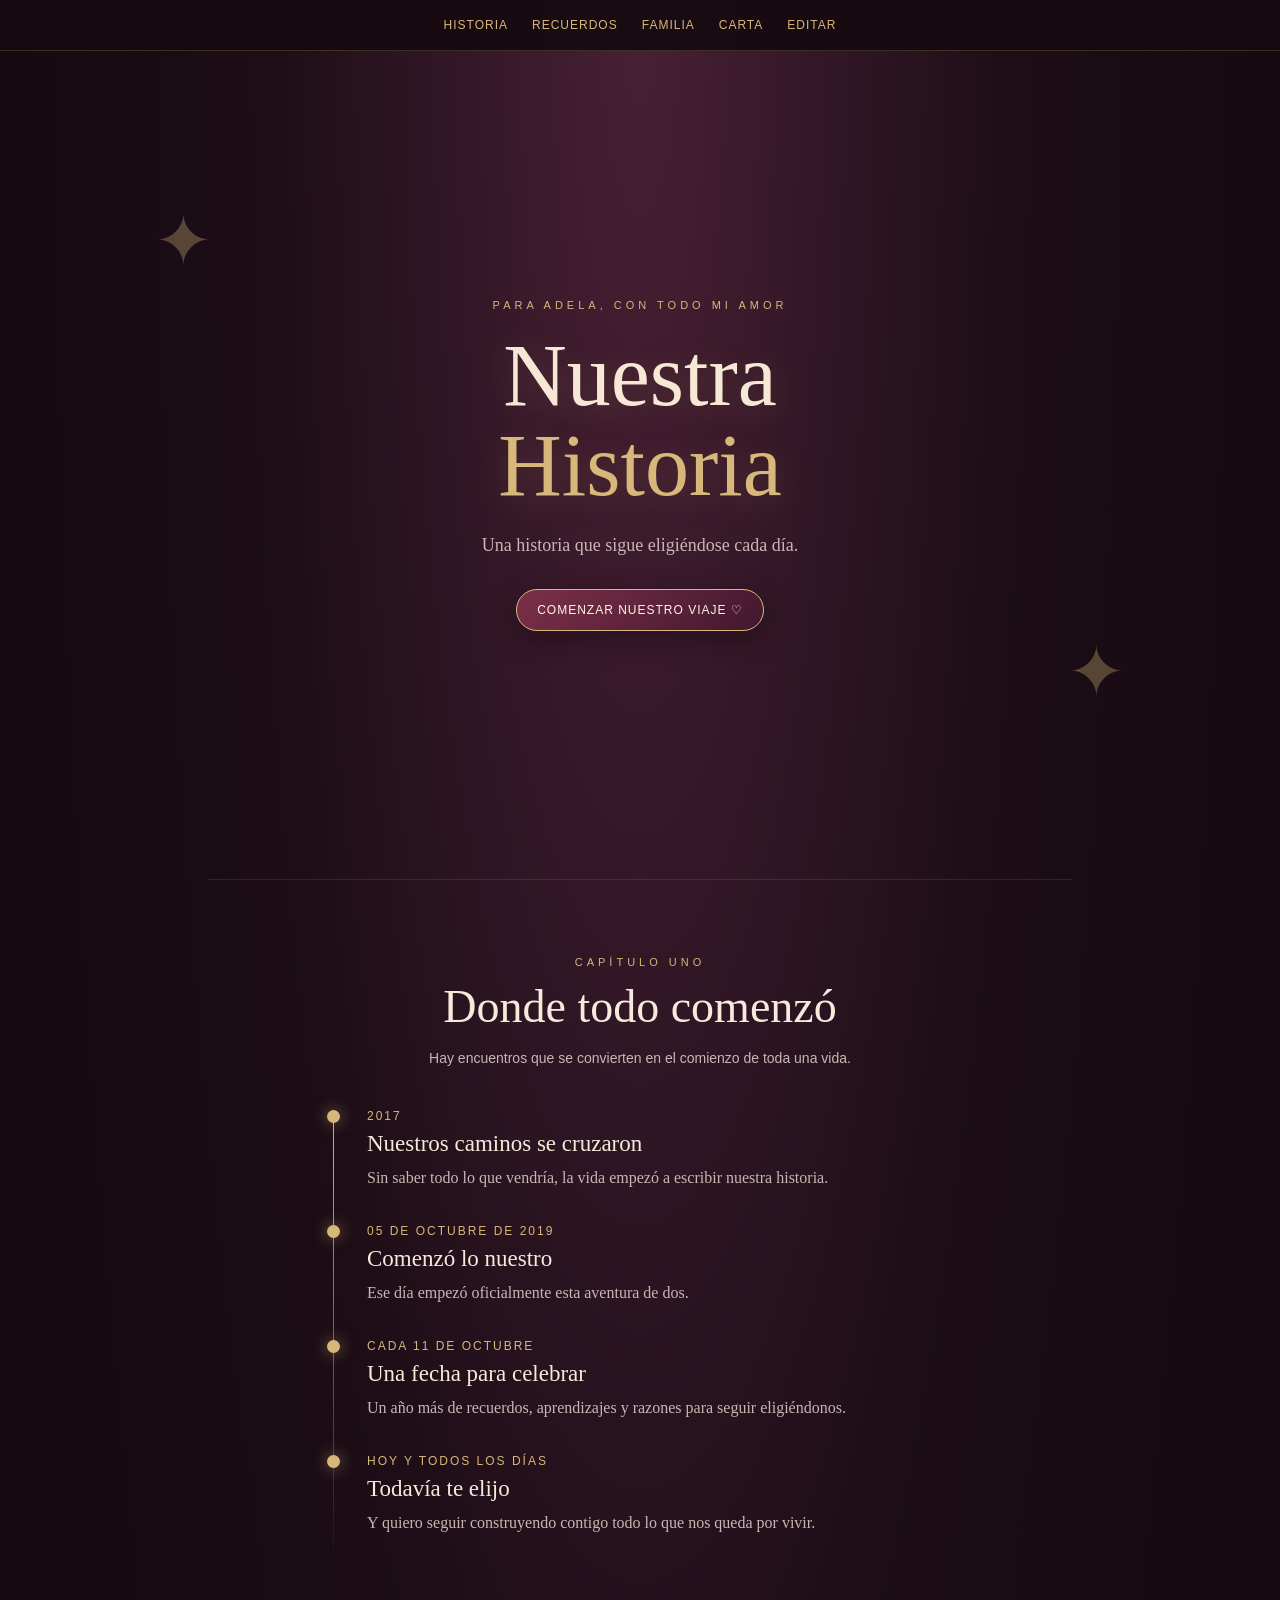
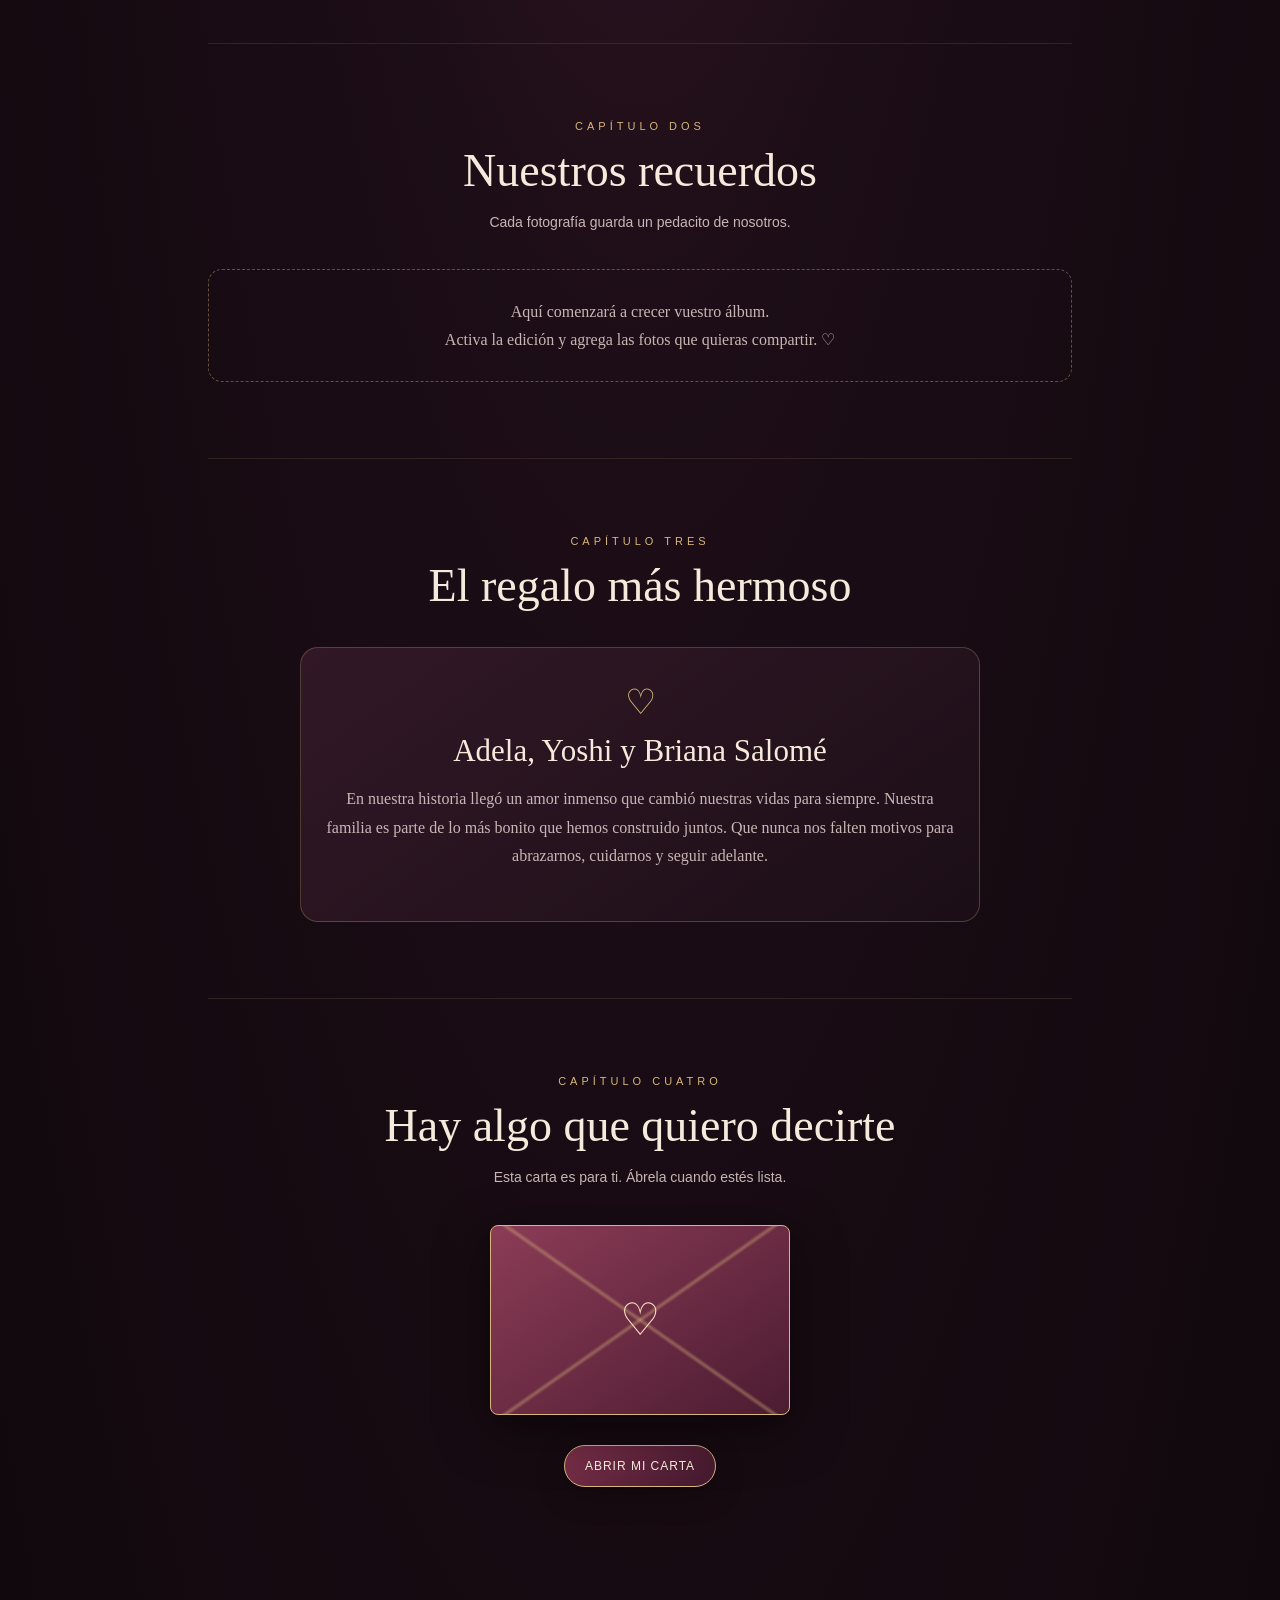
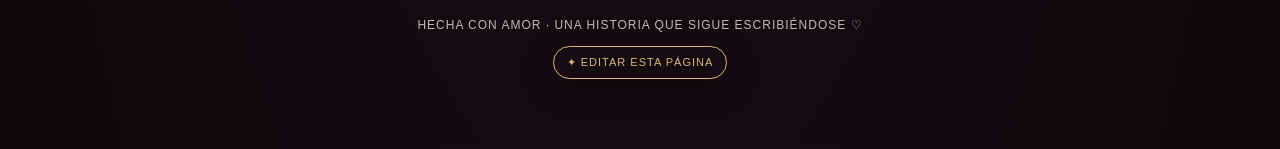
==== nuestra-historia/index.html @ 6f2b9a88 "Add Nuestra Historia page for Adela and Yoshi" ====
<!DOCTYPE html>
<html lang="es">
<head>
<meta charset="UTF-8">
<meta name="viewport" content="width=device-width, initial-scale=1.0">
<meta name="theme-color" content="#210d17">
<title>Nuestra Historia | Adela & Yoshi</title>
<style>
:root{--bg:#160b11;--panel:#24121c;--wine:#6d263f;--gold:#d7b77a;--cream:#f5eadb;--muted:#c9b6b4}
*{box-sizing:border-box}html{scroll-behavior:smooth}body{margin:0;background:radial-gradient(ellipse at 50% 0%,#482035 0,#1c0d16 42%,#10080d 100%);color:var(--cream);font-family:Georgia,'Times New Roman',serif}
button,input,textarea,select{font:inherit}button{cursor:pointer}.wrap{max-width:900px;margin:auto;padding:0 18px}
nav{position:sticky;top:0;z-index:5;background:#160b11eF;border-bottom:1px solid #d7b77a33;backdrop-filter:blur(12px);padding:10px 14px;display:flex;justify-content:center;gap:8px;flex-wrap:wrap}
nav a{color:var(--gold);text-decoration:none;font:12px Arial,sans-serif;letter-spacing:1px;padding:8px}
.hero{min-height:92vh;display:grid;place-items:center;text-align:center;padding:70px 18px;position:relative;overflow:hidden}
.hero:before,.hero:after{content:"✦";position:absolute;color:#d7b77a55;font-size:70px;animation:float 6s ease-in-out infinite}.hero:before{top:18%;left:12%}.hero:after{bottom:20%;right:12%;animation-delay:2s}
@keyframes float{50%{transform:translateY(-16px) rotate(18deg);opacity:.45}}
.eyebrow{font:11px Arial,sans-serif;letter-spacing:4px;text-transform:uppercase;color:var(--gold)}
h1{font-size:clamp(46px,10vw,88px);font-weight:normal;line-height:1.02;margin:20px 0;color:#f6e8d5;text-shadow:0 5px 35px #d7b77a33}
.hero p{color:var(--muted);font-size:18px;max-width:560px;line-height:1.7;margin:0 auto 28px}
.gold{color:var(--gold)}.btn{border:1px solid var(--gold);background:linear-gradient(135deg,#7c304a,#42182d);color:#fff4e5;padding:13px 20px;border-radius:30px;letter-spacing:1px;font:12px Arial,sans-serif;box-shadow:0 8px 30px #0005}.btn.secondary{background:transparent;color:var(--gold)}.btn.small{padding:9px 13px;font-size:11px}
section{padding:76px 0;border-top:1px solid #d7b77a22}.section-head{text-align:center;margin-bottom:35px}.section-head h2{font-size:clamp(30px,6vw,46px);font-weight:normal;margin:12px 0}.section-head p{color:var(--muted);font:14px Arial,sans-serif;line-height:1.7}
.timeline{max-width:650px;margin:auto;position:relative}.timeline:before{content:"";position:absolute;left:18px;top:5px;bottom:5px;width:1px;background:linear-gradient(var(--gold),transparent)}
.event{position:relative;padding:0 0 30px 52px}.event:before{content:"";position:absolute;left:12px;top:4px;width:13px;height:13px;border-radius:50%;background:var(--gold);box-shadow:0 0 15px #d7b77a99}.event strong{color:var(--gold);font:12px Arial,sans-serif;letter-spacing:2px}.event h3{font-size:23px;font-weight:normal;margin:7px 0}.event p{color:var(--muted);line-height:1.7;margin:0}
.gallery{display:grid;grid-template-columns:repeat(2,minmax(0,1fr));gap:14px}.photo{background:#24121c;border:1px solid #d7b77a33;border-radius:12px;overflow:hidden}.photo img{width:100%;aspect-ratio:4/5;object-fit:cover;display:block;background:#311b27}.photo .meta{padding:13px}.photo h3{font-size:18px;font-weight:normal;margin:0 0 6px}.photo p{font:12px Arial,sans-serif;color:var(--muted);margin:0;line-height:1.5}.empty{border:1px dashed #d7b77a66;border-radius:14px;padding:28px;text-align:center;color:var(--muted);line-height:1.7}
.family{max-width:680px;margin:auto;text-align:center;background:linear-gradient(145deg,#321827,#1b0e16);border:1px solid #d7b77a44;padding:34px 24px;border-radius:18px}.family .heart{font-size:35px;color:var(--gold)}.family h3{font-size:31px;font-weight:normal;margin:10px}.family p{color:var(--muted);line-height:1.8}
.letter{max-width:700px;margin:auto;text-align:center}.envelope{width:min(300px,85vw);height:190px;margin:30px auto;position:relative;background:linear-gradient(145deg,#8c3c56,#4c1c32);border:1px solid var(--gold);border-radius:8px;display:grid;place-items:center;box-shadow:0 15px 50px #0008;overflow:hidden}.envelope:before{content:"";position:absolute;inset:0;background:linear-gradient(35deg,transparent 49%,#d7b77a66 50%,transparent 51%),linear-gradient(-35deg,transparent 49%,#d7b77a66 50%,transparent 51%)}.envelope span{z-index:1;font-size:45px;color:#f4dfbf}.letter-content{display:none;text-align:left;background:#f2e5d2;color:#3b2028;padding:clamp(22px,5vw,42px);border-radius:5px;line-height:1.9;box-shadow:0 15px 50px #0007}.letter-content.open{display:block;animation:rise .8s ease}@keyframes rise{from{opacity:0;transform:translateY(18px)}to{opacity:1;transform:none}}.letter-content h3{text-align:center;font-size:30px;font-weight:normal;color:#71334a}.signature{text-align:right;font-style:italic;margin-top:25px}
footer{text-align:center;padding:55px 15px 70px;color:var(--muted);font:12px Arial,sans-serif;letter-spacing:1px}
#editor{display:none;background:#10080d;border:1px solid #d7b77a55;border-radius:14px;padding:18px;margin:24px auto 50px}.field{display:grid;gap:6px;margin:12px 0}.field label{font:11px Arial,sans-serif;letter-spacing:1px;color:var(--gold)}input,textarea,select{width:100%;padding:11px;border-radius:8px;border:1px solid #795064;background:#24121c;color:var(--cream)}textarea{min-height:75px;resize:vertical}.editor-actions{display:flex;gap:8px;flex-wrap:wrap}.hint{font:12px Arial,sans-serif;color:var(--muted);line-height:1.6}
@media(min-width:650px){.gallery{grid-template-columns:repeat(3,minmax(0,1fr))}.photo:nth-child(5n+1){grid-row:span 1}}
@media(max-width:390px){nav{gap:0}nav a{font-size:10px;padding:8px 5px}.gallery{gap:9px}.photo .meta{padding:10px}}
</style>
</head>
<body>
<nav><a href="#historia">HISTORIA</a><a href="#recuerdos">RECUERDOS</a><a href="#familia">FAMILIA</a><a href="#carta">CARTA</a><a href="#editor">EDITAR</a></nav>
<header class="hero">
 <div><div class="eyebrow">Para Adela, con todo mi amor</div><h1>Nuestra<br><span class="gold">Historia</span></h1><p>Una historia que sigue eligiéndose cada día.</p><button class="btn" onclick="document.querySelector('#historia').scrollIntoView({behavior:'smooth'})">COMENZAR NUESTRO VIAJE ♡</button></div>
</header>
<main class="wrap">
<section id="historia"><div class="section-head"><div class="eyebrow">Capítulo uno</div><h2>Donde todo comenzó</h2><p>Hay encuentros que se convierten en el comienzo de toda una vida.</p></div>
<div class="timeline">
 <div class="event"><strong>2017</strong><h3>Nuestros caminos se cruzaron</h3><p>Sin saber todo lo que vendría, la vida empezó a escribir nuestra historia.</p></div>
 <div class="event"><strong>05 DE OCTUBRE DE 2019</strong><h3>Comenzó lo nuestro</h3><p>Ese día empezó oficialmente esta aventura de dos.</p></div>
 <div class="event"><strong>CADA 11 DE OCTUBRE</strong><h3>Una fecha para celebrar</h3><p>Un año más de recuerdos, aprendizajes y razones para seguir eligiéndonos.</p></div>
 <div class="event"><strong>HOY Y TODOS LOS DÍAS</strong><h3>Todavía te elijo</h3><p>Y quiero seguir construyendo contigo todo lo que nos queda por vivir.</p></div>
</div></section>
<section id="recuerdos"><div class="section-head"><div class="eyebrow">Capítulo dos</div><h2>Nuestros recuerdos</h2><p>Cada fotografía guarda un pedacito de nosotros.</p></div><div id="gallery" class="gallery"></div></section>
<section id="familia"><div class="section-head"><div class="eyebrow">Capítulo tres</div><h2>El regalo más hermoso</h2></div><div class="family"><div class="heart">♡</div><h3>Adela, Yoshi y Briana Salomé</h3><p>En nuestra historia llegó un amor inmenso que cambió nuestras vidas para siempre. Nuestra familia es parte de lo más bonito que hemos construido juntos. Que nunca nos falten motivos para abrazarnos, cuidarnos y seguir adelante.</p></div></section>
<section id="carta"><div class="section-head"><div class="eyebrow">Capítulo cuatro</div><h2>Hay algo que quiero decirte</h2><p>Esta carta es para ti. Ábrela cuando estés lista.</p></div><div class="letter"><div class="envelope" id="envelope"><span>♡</span></div><button class="btn" id="openLetter" onclick="openLetter()">ABRIR MI CARTA</button><article class="letter-content" id="letterContent"><h3>Mi Amor</h3>
<p>Quiero que sepas algo que nunca ha cambiado dentro de mí: nunca dejé de enamorarme de ti y nunca dejé de amarte.</p>
<p>Quizás mis maneras de demostrarlo cambiaron con el tiempo. Tal vez no siempre encontré las palabras correctas o no siempre supe expresar todo lo que llevaba dentro. Pero hay algo que jamás cambió: mi alma siempre estuvo contigo.</p>
<p>Te amo porque eres mi vida, porque eres esa persona que quiero a mi lado y porque, incluso después de todo lo que hemos vivido, sigues teniendo la capacidad de enamorarme cada día un poquito más.</p>
<p>Esta pequeña sorpresa es una de las tantas muestras de amor que quiero darte. Quiero que, cuando la veas, recuerdes nuestra historia, cada paso que hemos dado y todo lo hermoso que todavía nos queda por vivir.</p>
<p>Quiero que nunca dudes de mi amor hacia ti. Que nunca olvides que te sigo eligiendo, que sigo soñando contigo y que mi deseo es continuar construyendo nuestra historia, tomados de la mano.</p>
<p>Gracias por compartir tu vida conmigo, por los momentos buenos, por los difíciles y por ese regalo tan hermoso que es nuestra familia. Si pudiera volver al principio, volvería a encontrarte, volvería a elegirte y volvería a enamorarme de ti.</p>
<p><strong>Mi historia favorita siempre será la nuestra.</strong></p>
<p>No quiero prometerte una vida perfecta. Quiero prometerte que seguiré eligiéndote, cuidando lo nuestro y escribiendo contigo cada capítulo que venga.</p>
<div class="signature">Con todo mi amor,<br><strong>Yoshi, tu niño que siempre te amará</strong></div></article></div></section>
<div id="editor"><div class="eyebrow">Tu espacio privado de edición</div><h2 style="font-weight:normal">Personaliza nuestros recuerdos</h2><p class="hint">Agrega fotos desde tu galería, escribe un título y una fecha. Al terminar, pulsa “Guardar y descargar página” para crear un nuevo HTML con todas las fotos dentro. Envía ese archivo por WhatsApp como documento.</p>
<div class="field"><label>FOTOS</label><input id="photoFiles" type="file" accept="image/*" multiple></div>
<div class="field"><label>TÍTULO DEL RECUERDO</label><input id="photoTitle" placeholder="Ej. Un día especial juntos"></div>
<div class="field"><label>FECHA O ETAPA (OPCIONAL)</label><input id="photoDate" placeholder="Ej. 2019 / Nuestro aniversario"></div>
<div class="field"><label>CAPÍTULO</label><select id="photoChapter"><option>2017 · Cuando nos conocimos</option><option>Inicio de nuestra relación</option><option>Momentos juntos</option><option>Aniversarios</option><option>Nuestra familia</option><option>Actualidad</option><option>Otro recuerdo</option></select></div>
<div class="field"><label>MENSAJE (OPCIONAL)</label><textarea id="photoDesc" placeholder="Una pequeña frase para recordar ese momento..."></textarea></div>
<div class="editor-actions"><button class="btn small" onclick="addPhotos()">AGREGAR FOTOS</button><button class="btn small secondary" onclick="savePage()">GUARDAR Y DESCARGAR PÁGINA</button><button class="btn small secondary" onclick="toggleEdit(false)">CERRAR EDICIÓN</button></div>
<p class="hint" id="editStatus">Todavía no has agregado fotos.</p>
<div id="manageList"></div>
</div>
</main>
<footer>HECHA CON AMOR · UNA HISTORIA QUE SIGUE ESCRIBIÉNDOSE ♡<br><br><button class="btn small secondary" onclick="toggleEdit(true)">✦ EDITAR ESTA PÁGINA</button></footer>
<script id="saved-data" type="application/json">{"photos":[]}</script>
<script>
let photos=[];
try{photos=JSON.parse(document.getElementById('saved-data').textContent||'{"photos":[]}').photos||[]}catch(e){photos=[]}
const gallery=document.getElementById('gallery');
function render(){
 gallery.innerHTML='';
 if(!photos.length){gallery.innerHTML='<div class="empty" style="grid-column:1/-1">Aquí comenzará a crecer vuestro álbum.<br>Activa la edición y agrega las fotos que quieras compartir. ♡</div>'}
 photos.forEach((p,i)=>{let card=document.createElement('article');card.className='photo';let img=document.createElement('img');img.src=p.src;img.alt=p.title||'Recuerdo';let meta=document.createElement('div');meta.className='meta';let h=document.createElement('h3');h.textContent=p.title||'Un recuerdo nuestro';let d=document.createElement('p');d.textContent=[p.date,p.chapter,p.desc].filter(Boolean).join(' · ');meta.append(h,d);card.append(img,meta);gallery.append(card)});
 renderManage();
}
function renderManage(){let box=document.getElementById('manageList');if(!box)return;box.innerHTML='';photos.forEach((p,i)=>{let row=document.createElement('div');row.style.cssText='display:flex;align-items:center;gap:10px;border-top:1px solid #795064;padding:9px 0;font:12px Arial,sans-serif';let im=document.createElement('img');im.src=p.src;im.style.cssText='width:48px;height:55px;object-fit:cover;border-radius:5px';let label=document.createElement('span');label.style.flex='1';label.textContent=(i+1)+'. '+(p.title||'Recuerdo');let del=document.createElement('button');del.className='btn small secondary';del.textContent='Eliminar';del.onclick=()=>{if(confirm('¿Eliminar este recuerdo?')){photos.splice(i,1);render();status()}};row.append(im,label,del);box.append(row)})}
function status(){document.getElementById('editStatus').textContent=photos.length+' recuerdo(s) agregado(s). Recuerda descargar la página para conservar los cambios.'}
function toggleEdit(show){document.getElementById('editor').style.display=show?'block':'none';if(show)document.getElementById('editor').scrollIntoView({behavior:'smooth'});else window.scrollTo({top:document.body.scrollHeight,behavior:'smooth'})}
function openLetter(){document.getElementById('letterContent').classList.add('open');document.getElementById('envelope').style.display='none';document.getElementById('openLetter').style.display='none';document.getElementById('letterContent').scrollIntoView({behavior:'smooth',block:'center'})}
async function compress(file){return new Promise((resolve,reject)=>{let fr=new FileReader();fr.onload=()=>{let im=new Image();im.onload=()=>{let max=1500,scale=Math.min(1,max/Math.max(im.width,im.height));let c=document.createElement('canvas');c.width=Math.round(im.width*scale);c.height=Math.round(im.height*scale);c.getContext('2d').drawImage(im,0,0,c.width,c.height);resolve(c.toDataURL('image/jpeg',.82))};im.onerror=reject;im.src=fr.result};fr.onerror=reject;fr.readAsDataURL(file)})}
async function addPhotos(){let files=[...document.getElementById('photoFiles').files];if(!files.length){alert('Primero elige una o varias fotos de tu galería.');return}let title=document.getElementById('photoTitle').value.trim(),date=document.getElementById('photoDate').value.trim(),chapter=document.getElementById('photoChapter').value,desc=document.getElementById('photoDesc').value.trim();let count=0;for(let f of files){if(!f.type.startsWith('image/'))continue;try{let src=await compress(f);photos.push({src,title:title||(files.length>1?'Un recuerdo nuestro':f.name.replace(/\.[^.]+$/,'')),date,chapter,desc});count++}catch(e){}}render();status();document.getElementById('photoFiles').value='';alert(count+' foto(s) agregada(s). Ahora descarga la nueva página para guardar todo.')}
function savePage(){let data=JSON.stringify({photos}).replace(/</g,'\\u003c').replace(/>/g,'\\u003e').replace(/&/g,'\\u0026');let clone=document.documentElement.cloneNode(true);clone.querySelector('#saved-data').textContent=data;clone.querySelector('#editor').style.display='none';let source='<!DOCTYPE html>\n'+clone.outerHTML;let blob=new Blob([source],{type:'text/html;charset=utf-8'});let url=URL.createObjectURL(blob);let a=document.createElement('a');a.href=url;a.download='Nuestra_Historia_Adela_y_Yoshi.html';document.body.appendChild(a);a.click();a.remove();setTimeout(()=>URL.revokeObjectURL(url),2000);alert('¡Listo! Se descargó una nueva versión con tus recuerdos. Conserva ese archivo y comparte esa versión por WhatsApp como documento.')}
render();
</script>
</body></html>
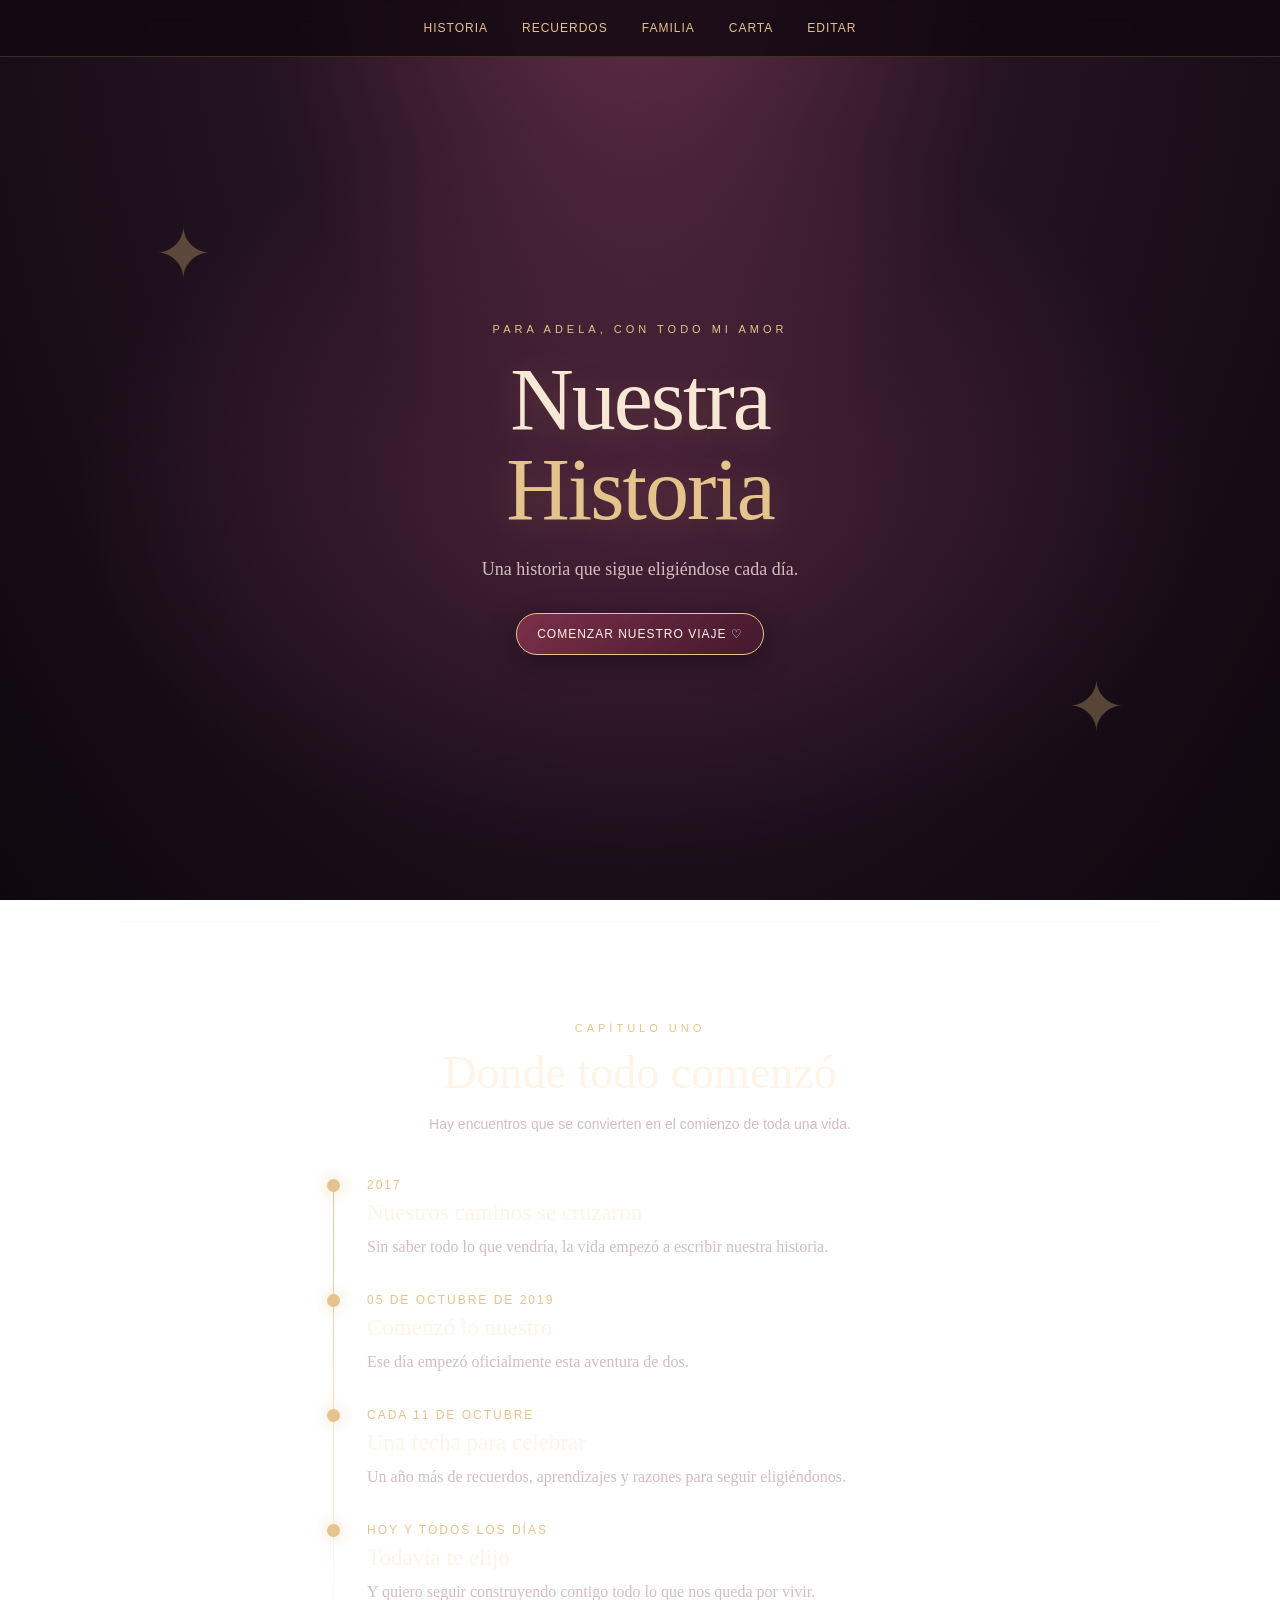
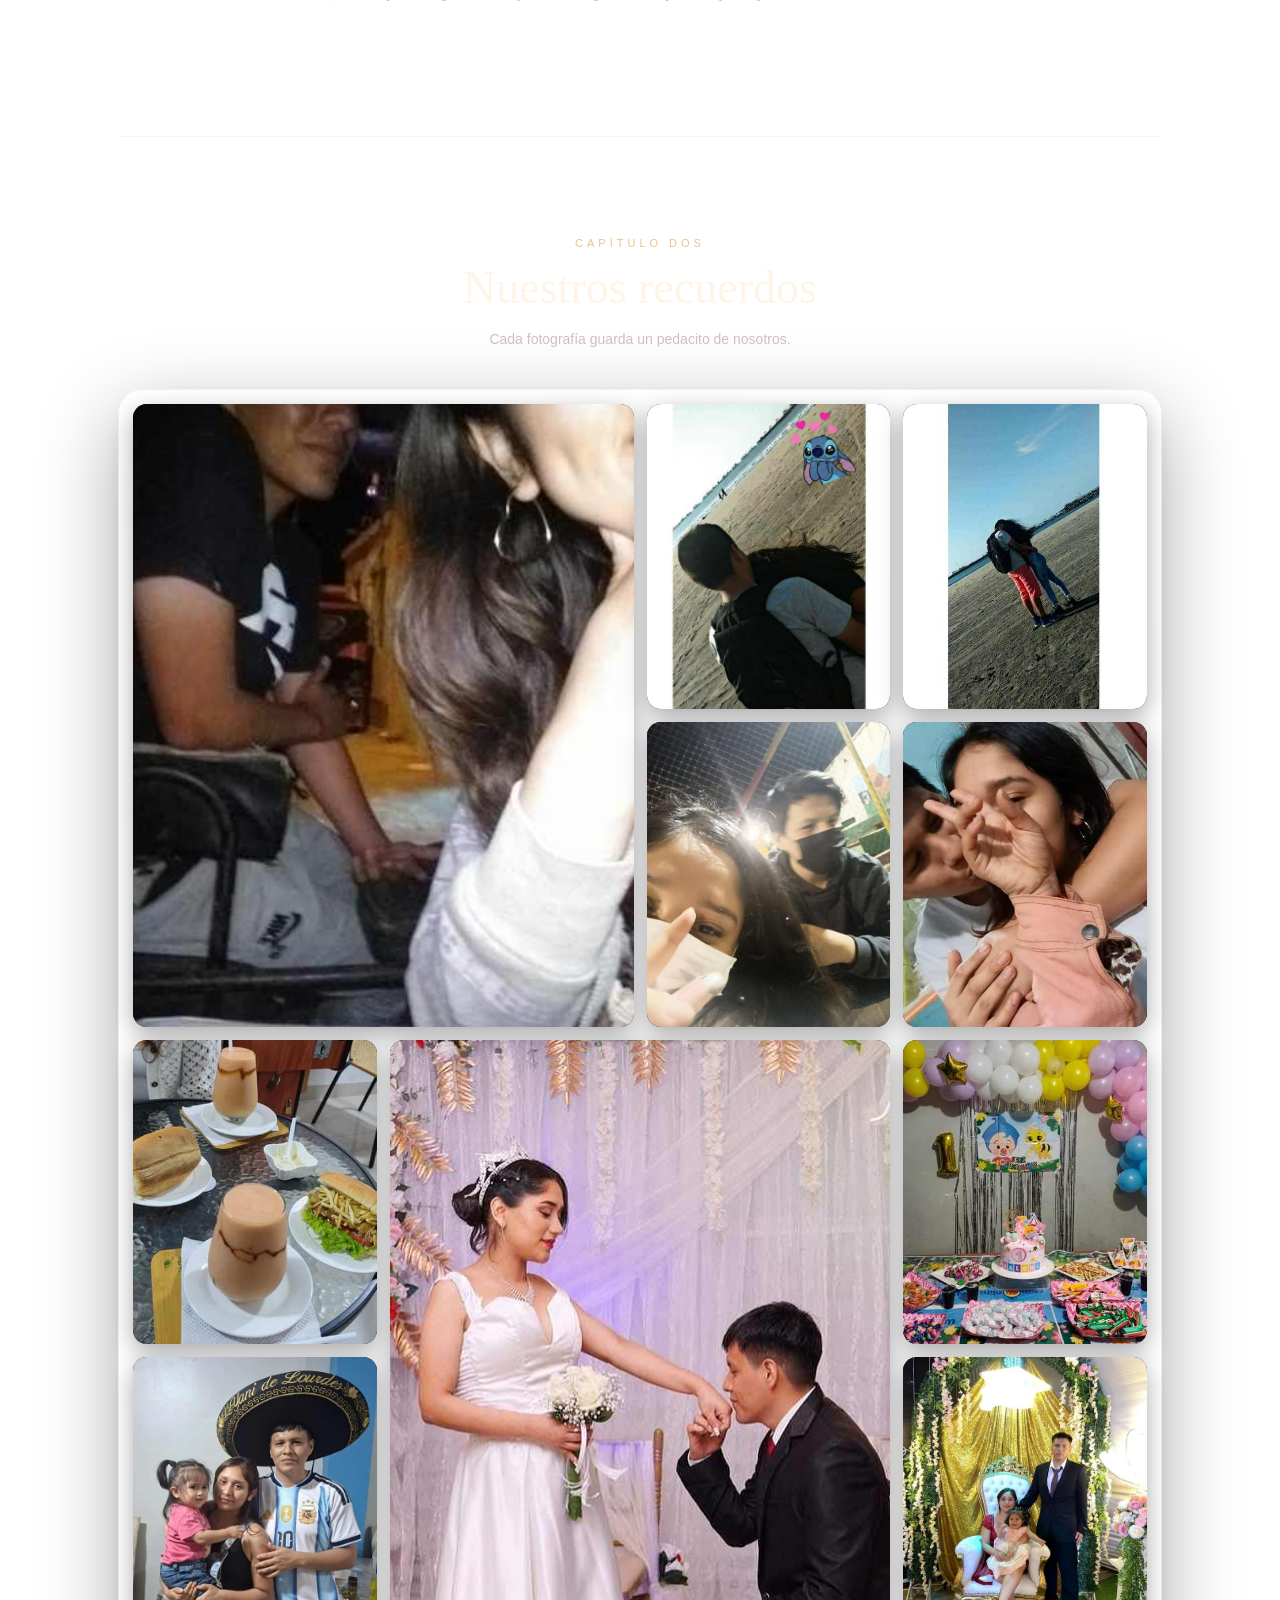
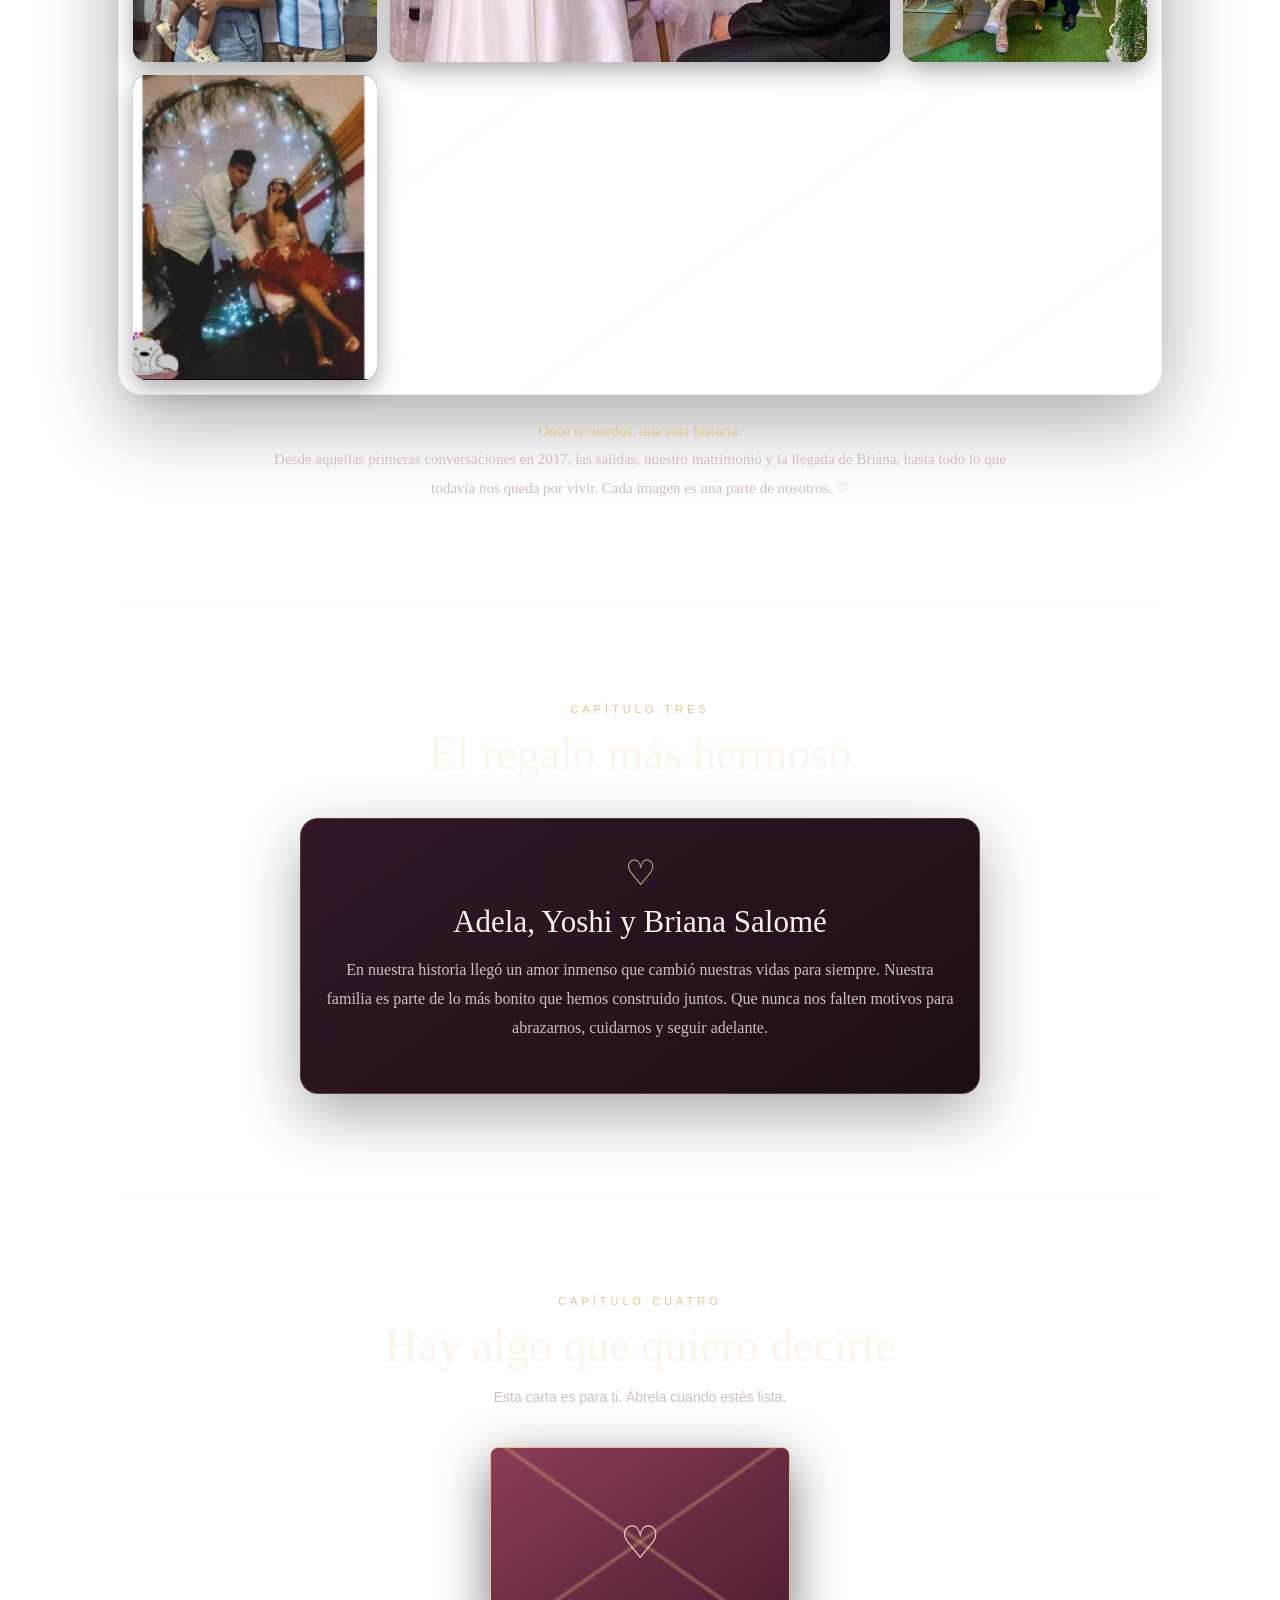
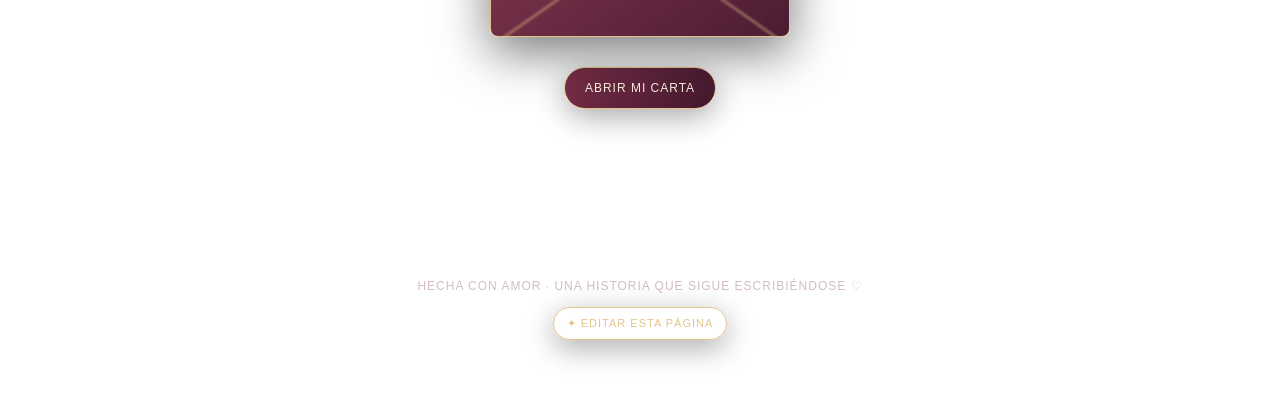
==== commit ded41cb4: "Restore 11 original photos and redesign Nuestra Historia" ====
--- a/nuestra-historia/index.html
+++ b/nuestra-historia/index.html
@@ -1,10 +1,9 @@
 <!DOCTYPE html>
-<html lang="es">
-<head>
+<html lang="es"><head>
 <meta charset="UTF-8">
 <meta name="viewport" content="width=device-width, initial-scale=1.0">
 <meta name="theme-color" content="#210d17">
-<title>Nuestra Historia | Adela & Yoshi</title>
+<title>Nuestra Historia | Adela &amp; Yoshi</title>
 <style>
 :root{--bg:#160b11;--panel:#24121c;--wine:#6d263f;--gold:#d7b77a;--cream:#f5eadb;--muted:#c9b6b4}
 *{box-sizing:border-box}html{scroll-behavior:smooth}body{margin:0;background:radial-gradient(ellipse at 50% 0%,#482035 0,#1c0d16 42%,#10080d 100%);color:var(--cream);font-family:Georgia,'Times New Roman',serif}
@@ -28,6 +27,25 @@
 #editor{display:none;background:#10080d;border:1px solid #d7b77a55;border-radius:14px;padding:18px;margin:24px auto 50px}.field{display:grid;gap:6px;margin:12px 0}.field label{font:11px Arial,sans-serif;letter-spacing:1px;color:var(--gold)}input,textarea,select{width:100%;padding:11px;border-radius:8px;border:1px solid #795064;background:#24121c;color:var(--cream)}textarea{min-height:75px;resize:vertical}.editor-actions{display:flex;gap:8px;flex-wrap:wrap}.hint{font:12px Arial,sans-serif;color:var(--muted);line-height:1.6}
 @media(min-width:650px){.gallery{grid-template-columns:repeat(3,minmax(0,1fr))}.photo:nth-child(5n+1){grid-row:span 1}}
 @media(max-width:390px){nav{gap:0}nav a{font-size:10px;padding:8px 5px}.gallery{gap:9px}.photo .meta{padding:10px}}
+
+/* Rediseño editorial: álbum unido, fluido y adaptable */
+:root{--bg:#100810;--panel:#21121d;--wine:#8d3d5b;--gold:#e4c48c;--cream:#fff4e8;--muted:#d2bdc1}
+body{background:radial-gradient(ellipse at 50% -10%,#68304b 0,#241321 42%,#0e080e 100%);background-attachment:fixed}
+.wrap{max-width:1080px}nav{padding:13px 16px;gap:18px;background:rgba(17,8,16,.82)}
+nav a{transition:color .25s,transform .25s}nav a:hover{color:#fff;transform:translateY(-2px)}
+.hero{min-height:96svh;background:radial-gradient(ellipse at center,#5a2943aa 0,transparent 62%)}
+.hero h1{letter-spacing:-2px}.btn{transition:transform .25s,box-shadow .25s}.btn:hover{transform:translateY(-3px);box-shadow:0 13px 35px #0008}
+section{padding:clamp(58px,9vw,100px) 0;border-color:#e4c48c26}.section-head{max-width:720px;margin:0 auto 38px}
+.gallery{display:grid;grid-template-columns:repeat(2,minmax(0,1fr));gap:9px;padding:10px;border:1px solid #e4c48c38;border-radius:24px;background:linear-gradient(145deg,#ffffff0b,#ffffff03);box-shadow:0 25px 80px #0005}
+.photo{position:relative;border:0;border-radius:14px;overflow:hidden;background:#21121d;box-shadow:0 8px 25px #0005;transition:transform .35s,box-shadow .35s}
+.photo img{width:100%;height:100%;min-height:150px;aspect-ratio:4/5;object-fit:cover;display:block;transition:transform .7s cubic-bezier(.2,.7,.2,1)}
+.photo:hover{transform:translateY(-4px);box-shadow:0 16px 36px #0008;z-index:2}.photo:hover img{transform:scale(1.045)}
+.photo .meta{display:none}.gallery-note{max-width:760px;margin:22px auto 0;text-align:center;color:var(--muted);font:15px/1.9 Georgia,serif;padding:0 12px}.gallery-note strong{color:var(--gold);font-weight:normal}
+.family{box-shadow:0 20px 60px #0005}.letter-content{font-size:17px}footer{padding-top:70px}
+@media(min-width:650px){.gallery{grid-template-columns:repeat(4,minmax(0,1fr));gap:13px;padding:14px}.photo:nth-child(1),.photo:nth-child(7){grid-column:span 2;grid-row:span 2}.photo:nth-child(1) img,.photo:nth-child(7) img{aspect-ratio:1/1}.photo img{aspect-ratio:4/5}}
+@media(max-width:480px){.gallery{gap:7px;padding:8px;border-radius:18px}.photo{border-radius:10px}.photo img{min-height:125px}.gallery-note{font-size:14px}}
+@media(prefers-reduced-motion:reduce){*,*::before,*::after{scroll-behavior:auto!important;animation:none!important;transition:none!important}}
+
 </style>
 </head>
 <body>
@@ -43,7 +61,7 @@
  <div class="event"><strong>CADA 11 DE OCTUBRE</strong><h3>Una fecha para celebrar</h3><p>Un año más de recuerdos, aprendizajes y razones para seguir eligiéndonos.</p></div>
  <div class="event"><strong>HOY Y TODOS LOS DÍAS</strong><h3>Todavía te elijo</h3><p>Y quiero seguir construyendo contigo todo lo que nos queda por vivir.</p></div>
 </div></section>
-<section id="recuerdos"><div class="section-head"><div class="eyebrow">Capítulo dos</div><h2>Nuestros recuerdos</h2><p>Cada fotografía guarda un pedacito de nosotros.</p></div><div id="gallery" class="gallery"></div></section>
+<section id="recuerdos"><div class="section-head"><div class="eyebrow">Capítulo dos</div><h2>Nuestros recuerdos</h2><p>Cada fotografía guarda un pedacito de nosotros.</p></div><div id="gallery" class="gallery"><article class="photo"><img src="[data-uri]" alt="Una De Nuestras Primeras Fotos"><div class="meta"><h3>Una De Nuestras Primeras Fotos</h3><p>2017 · 2017 · Cuando nos conocimos · Momentos que nunca olvidaré, cuándo nos sentabamos en la moto a conversar horas tras horas.</p></div></article><article class="photo"><img src="[data-uri]" alt="Nuestra Primera Salida"><div class="meta"><h3>Nuestra Primera Salida</h3><p>2019 · Inicio de nuestra relación · Cuándo nos escapamos a la playa, no sabiamos de que hablar y teníamos miedo hasta de tocar las manos jaJa, Todo tan tierno</p></div></article><article class="photo"><img src="[data-uri]" alt="Nuestra Primera Salida"><div class="meta"><h3>Nuestra Primera Salida</h3><p>2019 · Inicio de nuestra relación · Cuándo nos escapamos a la playa, no sabiamos de que hablar y teníamos miedo hasta de tocar las manos jaJa, Todo tan tierno</p></div></article><article class="photo"><img src="[data-uri]" alt="Nuestras Salidas"><div class="meta"><h3>Nuestras Salidas</h3><p>2023 · Otro recuerdo · Nuestras Salidas y momentos que hacías especiales.</p></div></article><article class="photo"><img src="[data-uri]" alt="Nuestras Salidas"><div class="meta"><h3>Nuestras Salidas</h3><p>2023 · Otro recuerdo · Nuestras Salidas y momentos que hacías especiales.</p></div></article><article class="photo"><img src="[data-uri]" alt="Nuestras Salidas"><div class="meta"><h3>Nuestras Salidas</h3><p>2023 · Otro recuerdo · Nuestras Salidas y momentos que hacías especiales.</p></div></article><article class="photo"><img src="[data-uri]" alt="Nuestro Matrimonio"><div class="meta"><h3>Nuestro Matrimonio</h3><p>2024 · Aniversarios · El momento donde decidimos juntar nuestras vidas❤️</p></div></article><article class="photo"><img src="[data-uri]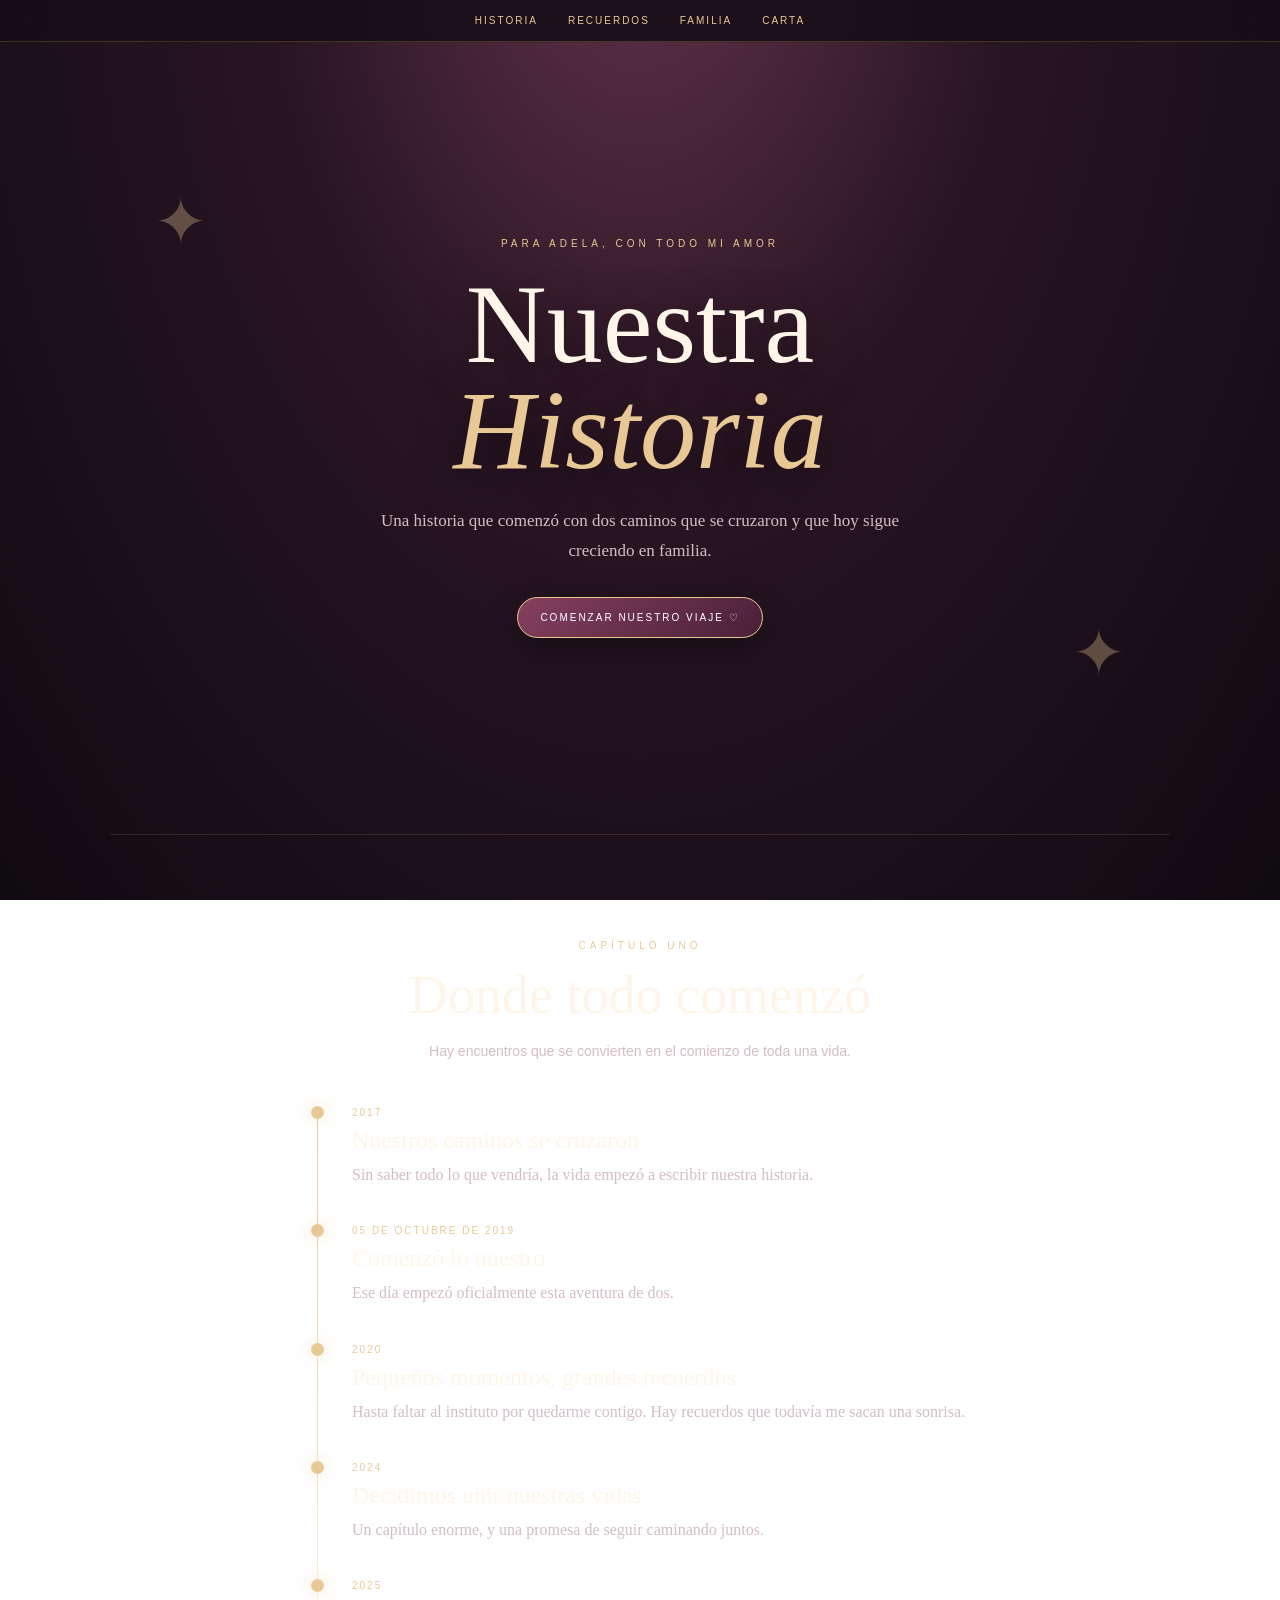
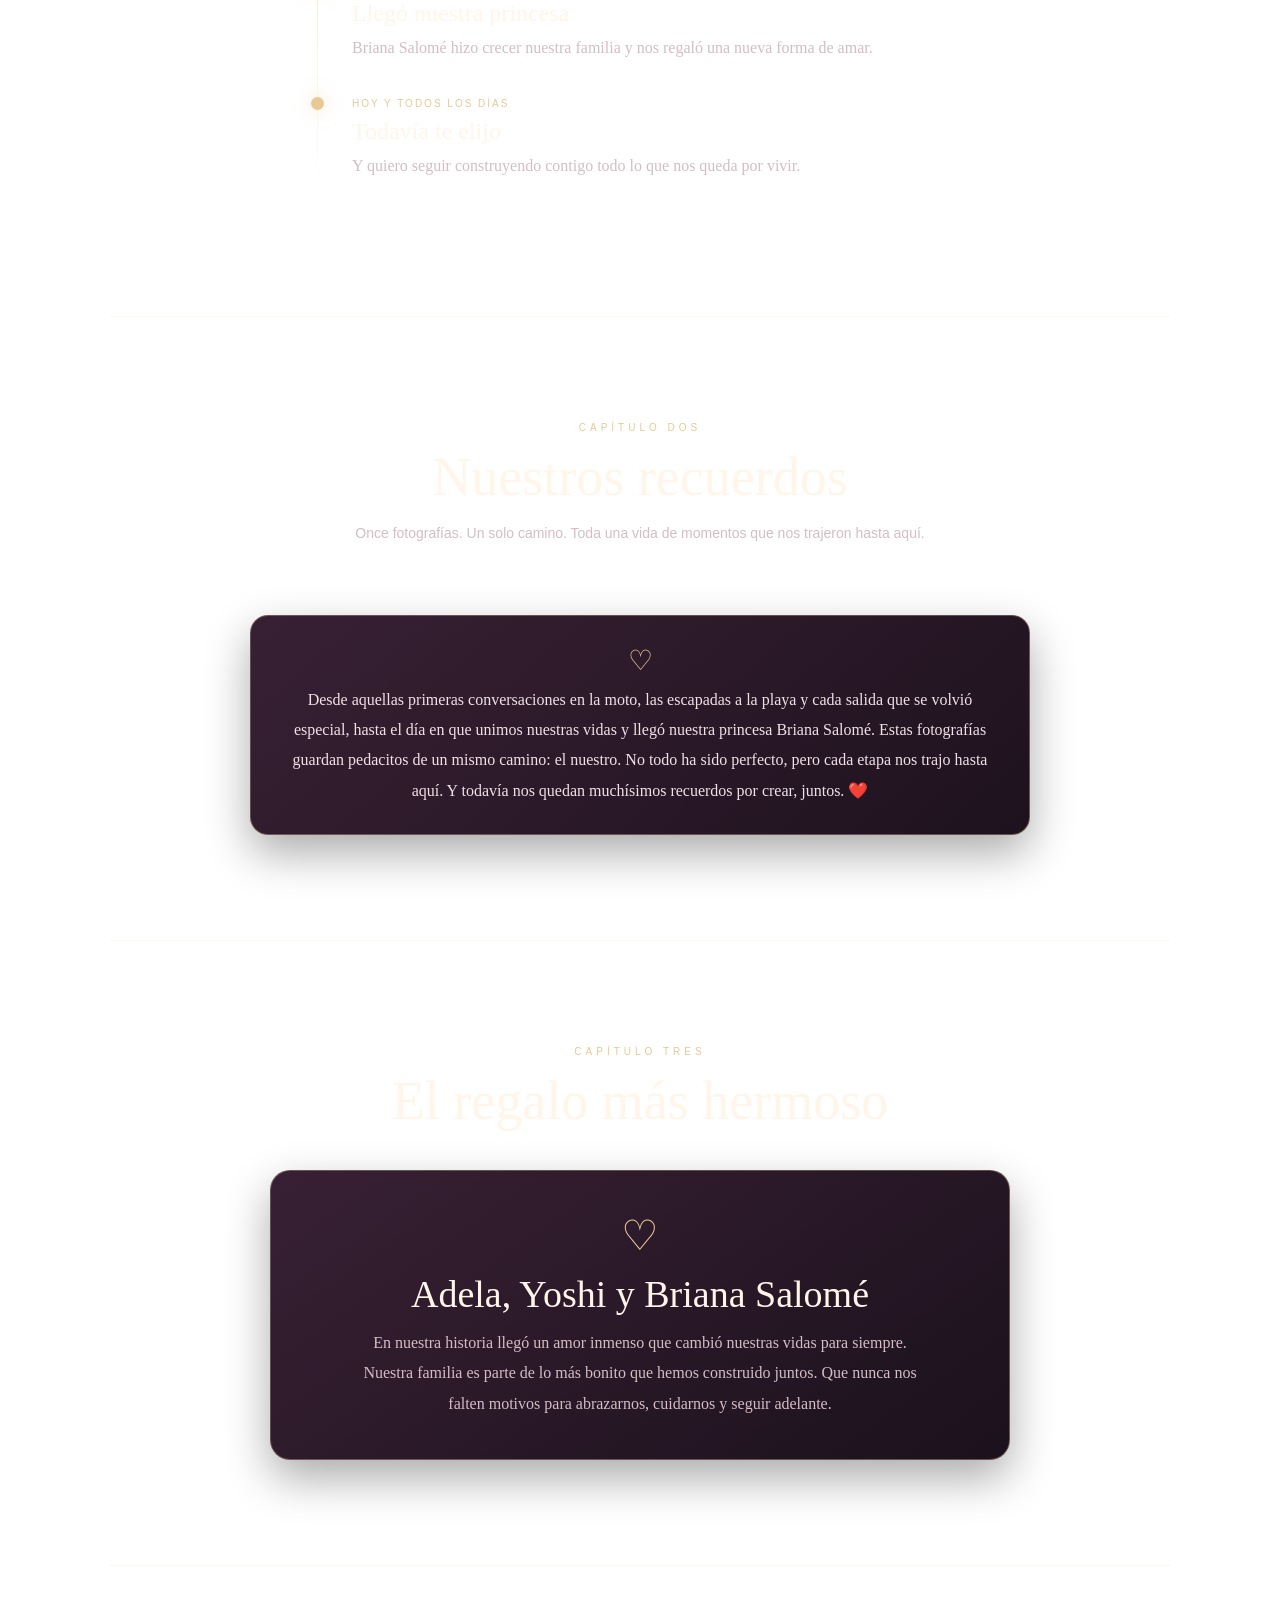
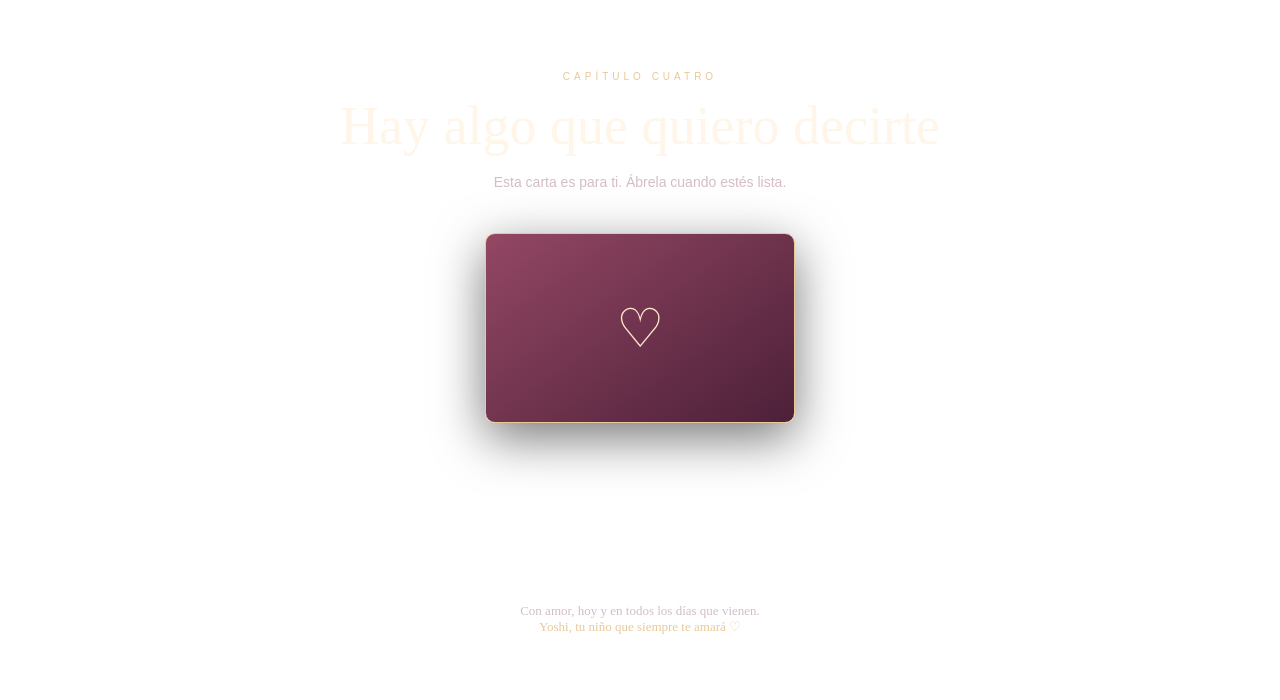
==== commit ce4f1df6: "Rediseña Nuestra Historia con álbum unificado y carta completa" ====
--- a/nuestra-historia/index.html
+++ b/nuestra-historia/index.html
@@ -1,69 +1,57 @@
-<!DOCTYPE html>
-<html lang="es"><head>
-<meta charset="UTF-8">
-<meta name="viewport" content="width=device-width, initial-scale=1.0">
-<meta name="theme-color" content="#210d17">
-<title>Nuestra Historia | Adela &amp; Yoshi</title>
+<!doctype html>
+<html lang="es">
+<head>
+<meta charset="utf-8">
+<meta name="viewport" content="width=device-width,initial-scale=1">
+<meta name="theme-color" content="#160d16">
+<title>Nuestra Historia | Adela & Yoshi</title>
 <style>
-:root{--bg:#160b11;--panel:#24121c;--wine:#6d263f;--gold:#d7b77a;--cream:#f5eadb;--muted:#c9b6b4}
-*{box-sizing:border-box}html{scroll-behavior:smooth}body{margin:0;background:radial-gradient(ellipse at 50% 0%,#482035 0,#1c0d16 42%,#10080d 100%);color:var(--cream);font-family:Georgia,'Times New Roman',serif}
-button,input,textarea,select{font:inherit}button{cursor:pointer}.wrap{max-width:900px;margin:auto;padding:0 18px}
-nav{position:sticky;top:0;z-index:5;background:#160b11eF;border-bottom:1px solid #d7b77a33;backdrop-filter:blur(12px);padding:10px 14px;display:flex;justify-content:center;gap:8px;flex-wrap:wrap}
-nav a{color:var(--gold);text-decoration:none;font:12px Arial,sans-serif;letter-spacing:1px;padding:8px}
-.hero{min-height:92vh;display:grid;place-items:center;text-align:center;padding:70px 18px;position:relative;overflow:hidden}
-.hero:before,.hero:after{content:"✦";position:absolute;color:#d7b77a55;font-size:70px;animation:float 6s ease-in-out infinite}.hero:before{top:18%;left:12%}.hero:after{bottom:20%;right:12%;animation-delay:2s}
-@keyframes float{50%{transform:translateY(-16px) rotate(18deg);opacity:.45}}
-.eyebrow{font:11px Arial,sans-serif;letter-spacing:4px;text-transform:uppercase;color:var(--gold)}
-h1{font-size:clamp(46px,10vw,88px);font-weight:normal;line-height:1.02;margin:20px 0;color:#f6e8d5;text-shadow:0 5px 35px #d7b77a33}
-.hero p{color:var(--muted);font-size:18px;max-width:560px;line-height:1.7;margin:0 auto 28px}
-.gold{color:var(--gold)}.btn{border:1px solid var(--gold);background:linear-gradient(135deg,#7c304a,#42182d);color:#fff4e5;padding:13px 20px;border-radius:30px;letter-spacing:1px;font:12px Arial,sans-serif;box-shadow:0 8px 30px #0005}.btn.secondary{background:transparent;color:var(--gold)}.btn.small{padding:9px 13px;font-size:11px}
-section{padding:76px 0;border-top:1px solid #d7b77a22}.section-head{text-align:center;margin-bottom:35px}.section-head h2{font-size:clamp(30px,6vw,46px);font-weight:normal;margin:12px 0}.section-head p{color:var(--muted);font:14px Arial,sans-serif;line-height:1.7}
-.timeline{max-width:650px;margin:auto;position:relative}.timeline:before{content:"";position:absolute;left:18px;top:5px;bottom:5px;width:1px;background:linear-gradient(var(--gold),transparent)}
-.event{position:relative;padding:0 0 30px 52px}.event:before{content:"";position:absolute;left:12px;top:4px;width:13px;height:13px;border-radius:50%;background:var(--gold);box-shadow:0 0 15px #d7b77a99}.event strong{color:var(--gold);font:12px Arial,sans-serif;letter-spacing:2px}.event h3{font-size:23px;font-weight:normal;margin:7px 0}.event p{color:var(--muted);line-height:1.7;margin:0}
-.gallery{display:grid;grid-template-columns:repeat(2,minmax(0,1fr));gap:14px}.photo{background:#24121c;border:1px solid #d7b77a33;border-radius:12px;overflow:hidden}.photo img{width:100%;aspect-ratio:4/5;object-fit:cover;display:block;background:#311b27}.photo .meta{padding:13px}.photo h3{font-size:18px;font-weight:normal;margin:0 0 6px}.photo p{font:12px Arial,sans-serif;color:var(--muted);margin:0;line-height:1.5}.empty{border:1px dashed #d7b77a66;border-radius:14px;padding:28px;text-align:center;color:var(--muted);line-height:1.7}
-.family{max-width:680px;margin:auto;text-align:center;background:linear-gradient(145deg,#321827,#1b0e16);border:1px solid #d7b77a44;padding:34px 24px;border-radius:18px}.family .heart{font-size:35px;color:var(--gold)}.family h3{font-size:31px;font-weight:normal;margin:10px}.family p{color:var(--muted);line-height:1.8}
-.letter{max-width:700px;margin:auto;text-align:center}.envelope{width:min(300px,85vw);height:190px;margin:30px auto;position:relative;background:linear-gradient(145deg,#8c3c56,#4c1c32);border:1px solid var(--gold);border-radius:8px;display:grid;place-items:center;box-shadow:0 15px 50px #0008;overflow:hidden}.envelope:before{content:"";position:absolute;inset:0;background:linear-gradient(35deg,transparent 49%,#d7b77a66 50%,transparent 51%),linear-gradient(-35deg,transparent 49%,#d7b77a66 50%,transparent 51%)}.envelope span{z-index:1;font-size:45px;color:#f4dfbf}.letter-content{display:none;text-align:left;background:#f2e5d2;color:#3b2028;padding:clamp(22px,5vw,42px);border-radius:5px;line-height:1.9;box-shadow:0 15px 50px #0007}.letter-content.open{display:block;animation:rise .8s ease}@keyframes rise{from{opacity:0;transform:translateY(18px)}to{opacity:1;transform:none}}.letter-content h3{text-align:center;font-size:30px;font-weight:normal;color:#71334a}.signature{text-align:right;font-style:italic;margin-top:25px}
-footer{text-align:center;padding:55px 15px 70px;color:var(--muted);font:12px Arial,sans-serif;letter-spacing:1px}
-#editor{display:none;background:#10080d;border:1px solid #d7b77a55;border-radius:14px;padding:18px;margin:24px auto 50px}.field{display:grid;gap:6px;margin:12px 0}.field label{font:11px Arial,sans-serif;letter-spacing:1px;color:var(--gold)}input,textarea,select{width:100%;padding:11px;border-radius:8px;border:1px solid #795064;background:#24121c;color:var(--cream)}textarea{min-height:75px;resize:vertical}.editor-actions{display:flex;gap:8px;flex-wrap:wrap}.hint{font:12px Arial,sans-serif;color:var(--muted);line-height:1.6}
-@media(min-width:650px){.gallery{grid-template-columns:repeat(3,minmax(0,1fr))}.photo:nth-child(5n+1){grid-row:span 1}}
-@media(max-width:390px){nav{gap:0}nav a{font-size:10px;padding:8px 5px}.gallery{gap:9px}.photo .meta{padding:10px}}
-
-/* Rediseño editorial: álbum unido, fluido y adaptable */
-:root{--bg:#100810;--panel:#21121d;--wine:#8d3d5b;--gold:#e4c48c;--cream:#fff4e8;--muted:#d2bdc1}
-body{background:radial-gradient(ellipse at 50% -10%,#68304b 0,#241321 42%,#0e080e 100%);background-attachment:fixed}
-.wrap{max-width:1080px}nav{padding:13px 16px;gap:18px;background:rgba(17,8,16,.82)}
-nav a{transition:color .25s,transform .25s}nav a:hover{color:#fff;transform:translateY(-2px)}
-.hero{min-height:96svh;background:radial-gradient(ellipse at center,#5a2943aa 0,transparent 62%)}
-.hero h1{letter-spacing:-2px}.btn{transition:transform .25s,box-shadow .25s}.btn:hover{transform:translateY(-3px);box-shadow:0 13px 35px #0008}
-section{padding:clamp(58px,9vw,100px) 0;border-color:#e4c48c26}.section-head{max-width:720px;margin:0 auto 38px}
-.gallery{display:grid;grid-template-columns:repeat(2,minmax(0,1fr));gap:9px;padding:10px;border:1px solid #e4c48c38;border-radius:24px;background:linear-gradient(145deg,#ffffff0b,#ffffff03);box-shadow:0 25px 80px #0005}
-.photo{position:relative;border:0;border-radius:14px;overflow:hidden;background:#21121d;box-shadow:0 8px 25px #0005;transition:transform .35s,box-shadow .35s}
-.photo img{width:100%;height:100%;min-height:150px;aspect-ratio:4/5;object-fit:cover;display:block;transition:transform .7s cubic-bezier(.2,.7,.2,1)}
-.photo:hover{transform:translateY(-4px);box-shadow:0 16px 36px #0008;z-index:2}.photo:hover img{transform:scale(1.045)}
-.photo .meta{display:none}.gallery-note{max-width:760px;margin:22px auto 0;text-align:center;color:var(--muted);font:15px/1.9 Georgia,serif;padding:0 12px}.gallery-note strong{color:var(--gold);font-weight:normal}
-.family{box-shadow:0 20px 60px #0005}.letter-content{font-size:17px}footer{padding-top:70px}
-@media(min-width:650px){.gallery{grid-template-columns:repeat(4,minmax(0,1fr));gap:13px;padding:14px}.photo:nth-child(1),.photo:nth-child(7){grid-column:span 2;grid-row:span 2}.photo:nth-child(1) img,.photo:nth-child(7) img{aspect-ratio:1/1}.photo img{aspect-ratio:4/5}}
-@media(max-width:480px){.gallery{gap:7px;padding:8px;border-radius:18px}.photo{border-radius:10px}.photo img{min-height:125px}.gallery-note{font-size:14px}}
-@media(prefers-reduced-motion:reduce){*,*::before,*::after{scroll-behavior:auto!important;animation:none!important;transition:none!important}}
-
+:root{--bg:#160d16;--panel:#241522;--wine:#71304d;--gold:#e8c995;--cream:#fff5e9;--muted:#d4bdc5}
+*{box-sizing:border-box}html{scroll-behavior:smooth}body{margin:0;background:radial-gradient(ellipse at 50% -15%,#65344c 0,#281522 42%,#100a11 100%);background-attachment:fixed;color:var(--cream);font-family:Georgia,'Times New Roman',serif}a{color:inherit}
+nav{position:sticky;top:0;z-index:5;display:flex;justify-content:center;gap:clamp(8px,3vw,30px);padding:15px 10px;background:#160d16df;border-bottom:1px solid #e8c99533;backdrop-filter:blur(14px)}
+nav a{text-decoration:none;color:var(--gold);font:10px Arial,sans-serif;letter-spacing:2px;transition:.25s}nav a:hover{color:white;transform:translateY(-2px)}
+.hero{min-height:88vh;display:grid;place-items:center;text-align:center;padding:70px 20px;position:relative;overflow:hidden}
+.hero:before,.hero:after{content:"✦";position:absolute;color:#e8c99555;font-size:64px;animation:float 6s ease-in-out infinite}.hero:before{top:18%;left:12%}.hero:after{bottom:18%;right:12%;animation-delay:2s}
+@keyframes float{50%{transform:translateY(-17px) rotate(18deg);opacity:.4}}
+.kicker{font:10px Arial,sans-serif;letter-spacing:4px;text-transform:uppercase;color:var(--gold)}
+h1{font-size:clamp(58px,12vw,112px);font-weight:normal;line-height:.95;margin:22px 0;text-shadow:0 8px 45px #0008}.gold{color:var(--gold);font-style:italic}
+.hero p{max-width:530px;margin:0 auto 30px;color:var(--muted);font-size:17px;line-height:1.8}
+.btn{display:inline-block;border:1px solid var(--gold);border-radius:30px;padding:14px 22px;background:linear-gradient(135deg,#85405d,#4a2038);color:white;text-decoration:none;font:10px Arial,sans-serif;letter-spacing:2px;cursor:pointer;box-shadow:0 10px 30px #0005;transition:.25s}.btn:hover{transform:translateY(-3px);box-shadow:0 15px 38px #0008}
+main{width:min(100% - 36px,1060px);margin:auto}section{padding:clamp(65px,9vw,105px) 0;border-top:1px solid #e8c99522}
+.head{text-align:center;margin-bottom:38px}.head h2{font-size:clamp(34px,6vw,54px);font-weight:normal;margin:13px 0}.head p{font:14px/1.8 Arial,sans-serif;color:var(--muted);max-width:580px;margin:auto}
+.timeline{max-width:680px;margin:auto;position:relative}.timeline:before{content:"";position:absolute;left:17px;top:6px;bottom:8px;width:1px;background:linear-gradient(var(--gold),transparent)}
+.event{position:relative;padding:0 0 32px 52px}.event:before{content:"";position:absolute;left:11px;top:4px;width:13px;height:13px;border-radius:50%;background:var(--gold);box-shadow:0 0 18px #e8c99599}.event time{font:10px Arial,sans-serif;letter-spacing:2px;color:var(--gold)}.event h3{font-size:24px;font-weight:normal;margin:7px 0}.event p{margin:0;color:var(--muted);line-height:1.7}
+.wall{display:grid;grid-template-columns:repeat(12,minmax(0,1fr));grid-auto-rows:clamp(78px,9vw,125px);gap:12px}
+.shot{border:1px solid #e8c99566;border-radius:15px;padding:0;overflow:hidden;background:#241522;cursor:zoom-in;box-shadow:0 12px 34px #0006;animation:rise .7s both;animation-delay:calc(var(--i)*60ms)}
+.shot:nth-child(1),.shot:nth-child(8){grid-column:span 7;grid-row:span 3}.shot:nth-child(2),.shot:nth-child(7){grid-column:span 5;grid-row:span 3}.shot:nth-child(n+3){grid-column:span 4;grid-row:span 2}
+.shot img{width:100%;height:100%;display:block;object-fit:cover;transition:transform .7s,filter .5s}.shot:hover img{transform:scale(1.06);filter:saturate(1.12)}
+@keyframes rise{from{opacity:0;transform:translateY(20px)}to{opacity:1;transform:none}}
+.caption{max-width:780px;margin:30px auto 0;padding:28px;text-align:center;background:linear-gradient(140deg,#382034,#1e121e);border:1px solid #e8c99555;border-radius:18px;box-shadow:0 18px 45px #0005}.caption .heart{font-size:28px;color:var(--gold);margin-bottom:8px}.caption p{margin:0;color:#f1e0e5;font-size:16px;line-height:1.9}
+.family{max-width:740px;margin:auto;padding:40px 26px;text-align:center;background:linear-gradient(145deg,#382034,#1b111c);border:1px solid #e8c99555;border-radius:20px;box-shadow:0 18px 45px #0005}.family .heart{font-size:42px;color:var(--gold)}.family h3{font-size:clamp(26px,5vw,38px);font-weight:normal;margin:12px}.family p{max-width:570px;margin:auto;color:var(--muted);line-height:1.9}
+.letter-wrap{max-width:760px;margin:auto;text-align:center}.envelope{width:min(310px,85vw);height:190px;margin:30px auto;display:grid;place-items:center;position:relative;background:linear-gradient(145deg,#934763,#4d2039);border:1px solid var(--gold);border-radius:10px;box-shadow:0 15px 50px #0008;font-size:54px;color:#ffe9cb;cursor:pointer;transition:.5s}.envelope:hover{transform:translateY(-5px) rotate(-1deg)}.letter{display:none;text-align:left;padding:clamp(24px,6vw,54px);background:#f7eddf;color:#4b2937;border-radius:8px;box-shadow:0 18px 55px #0008;line-height:1.95}.letter.open{display:block;animation:rise .7s}.letter h3{text-align:center;font-size:34px;font-weight:normal;color:#7a344f}.letter p{margin:0 0 17px}.signature{text-align:right;margin-top:30px;color:#71304d}
+footer{text-align:center;padding:45px 20px 65px;color:var(--muted);font-size:13px}footer strong{color:var(--gold);font-weight:normal}
+#lightbox{position:fixed;inset:0;z-index:20;display:none;align-items:center;justify-content:center;padding:20px;background:#080509f2;backdrop-filter:blur(12px)}#lightbox.show{display:flex}#lightbox img{max-width:95vw;max-height:88vh;object-fit:contain;border-radius:12px;box-shadow:0 20px 70px #000}#lightbox button{position:absolute;top:16px;right:16px;width:46px;height:46px;border:1px solid #e8c99588;border-radius:50%;background:#281623;color:white;font-size:25px}
+#loading{color:var(--gold);text-align:center;padding:30px;font:12px Arial,sans-serif;letter-spacing:2px}
+@media(max-width:640px){nav{gap:12px;padding:13px 4px}nav a{font-size:9px;letter-spacing:1px}.hero{min-height:80vh}.wall{grid-template-columns:repeat(6,minmax(0,1fr));grid-auto-rows:clamp(76px,19vw,118px);gap:8px}.shot:nth-child(n){grid-column:span 3;grid-row:span 2}.shot:nth-child(1),.shot:nth-child(8){grid-column:span 6;grid-row:span 3}.caption{padding:22px 18px}.caption p{font-size:14px}.family{padding:30px 20px}}
+@media(prefers-reduced-motion:reduce){*,*:before,*:after{animation-duration:.01ms!important;animation-iteration-count:1!important;scroll-behavior:auto!important;transition:none!important}}
 </style>
 </head>
 <body>
-<nav><a href="#historia">HISTORIA</a><a href="#recuerdos">RECUERDOS</a><a href="#familia">FAMILIA</a><a href="#carta">CARTA</a><a href="#editor">EDITAR</a></nav>
-<header class="hero">
- <div><div class="eyebrow">Para Adela, con todo mi amor</div><h1>Nuestra<br><span class="gold">Historia</span></h1><p>Una historia que sigue eligiéndose cada día.</p><button class="btn" onclick="document.querySelector('#historia').scrollIntoView({behavior:'smooth'})">COMENZAR NUESTRO VIAJE ♡</button></div>
-</header>
-<main class="wrap">
-<section id="historia"><div class="section-head"><div class="eyebrow">Capítulo uno</div><h2>Donde todo comenzó</h2><p>Hay encuentros que se convierten en el comienzo de toda una vida.</p></div>
+<nav><a href="#historia">HISTORIA</a><a href="#recuerdos">RECUERDOS</a><a href="#familia">FAMILIA</a><a href="#carta">CARTA</a></nav>
+<header class="hero"><div><div class="kicker">Para Adela, con todo mi amor</div><h1>Nuestra<br><span class="gold">Historia</span></h1><p>Una historia que comenzó con dos caminos que se cruzaron y que hoy sigue creciendo en familia.</p><a class="btn" href="#historia">COMENZAR NUESTRO VIAJE ♡</a></div></header>
+<main>
+<section id="historia"><div class="head"><div class="kicker">Capítulo uno</div><h2>Donde todo comenzó</h2><p>Hay encuentros que se convierten en el comienzo de toda una vida.</p></div>
 <div class="timeline">
- <div class="event"><strong>2017</strong><h3>Nuestros caminos se cruzaron</h3><p>Sin saber todo lo que vendría, la vida empezó a escribir nuestra historia.</p></div>
- <div class="event"><strong>05 DE OCTUBRE DE 2019</strong><h3>Comenzó lo nuestro</h3><p>Ese día empezó oficialmente esta aventura de dos.</p></div>
- <div class="event"><strong>CADA 11 DE OCTUBRE</strong><h3>Una fecha para celebrar</h3><p>Un año más de recuerdos, aprendizajes y razones para seguir eligiéndonos.</p></div>
- <div class="event"><strong>HOY Y TODOS LOS DÍAS</strong><h3>Todavía te elijo</h3><p>Y quiero seguir construyendo contigo todo lo que nos queda por vivir.</p></div>
+<div class="event"><time>2017</time><h3>Nuestros caminos se cruzaron</h3><p>Sin saber todo lo que vendría, la vida empezó a escribir nuestra historia.</p></div>
+<div class="event"><time>05 DE OCTUBRE DE 2019</time><h3>Comenzó lo nuestro</h3><p>Ese día empezó oficialmente esta aventura de dos.</p></div>
+<div class="event"><time>2020</time><h3>Pequeños momentos, grandes recuerdos</h3><p>Hasta faltar al instituto por quedarme contigo. Hay recuerdos que todavía me sacan una sonrisa.</p></div>
+<div class="event"><time>2024</time><h3>Decidimos unir nuestras vidas</h3><p>Un capítulo enorme, y una promesa de seguir caminando juntos.</p></div>
+<div class="event"><time>2025</time><h3>Llegó nuestra princesa</h3><p>Briana Salomé hizo crecer nuestra familia y nos regaló una nueva forma de amar.</p></div>
+<div class="event"><time>HOY Y TODOS LOS DÍAS</time><h3>Todavía te elijo</h3><p>Y quiero seguir construyendo contigo todo lo que nos queda por vivir.</p></div>
 </div></section>
-<section id="recuerdos"><div class="section-head"><div class="eyebrow">Capítulo dos</div><h2>Nuestros recuerdos</h2><p>Cada fotografía guarda un pedacito de nosotros.</p></div><div id="gallery" class="gallery"><article class="photo"><img src="[data-uri]" alt="Una De Nuestras Primeras Fotos"><div class="meta"><h3>Una De Nuestras Primeras Fotos</h3><p>2017 · 2017 · Cuando nos conocimos · Momentos que nunca olvidaré, cuándo nos sentabamos en la moto a conversar horas tras horas.</p></div></article><article class="photo"><img src="[data-uri]" alt="Nuestra Primera Salida"><div class="meta"><h3>Nuestra Primera Salida</h3><p>2019 · Inicio de nuestra relación · Cuándo nos escapamos a la playa, no sabiamos de que hablar y teníamos miedo hasta de tocar las manos jaJa, Todo tan tierno</p></div></article><article class="photo"><img src="[data-uri]" alt="Nuestra Primera Salida"><div class="meta"><h3>Nuestra Primera Salida</h3><p>2019 · Inicio de nuestra relación · Cuándo nos escapamos a la playa, no sabiamos de que hablar y teníamos miedo hasta de tocar las manos jaJa, Todo tan tierno</p></div></article><article class="photo"><img src="[data-uri]" alt="Nuestras Salidas"><div class="meta"><h3>Nuestras Salidas</h3><p>2023 · Otro recuerdo · Nuestras Salidas y momentos que hacías especiales.</p></div></article><article class="photo"><img src="[data-uri]" alt="Nuestras Salidas"><div class="meta"><h3>Nuestras Salidas</h3><p>2023 · Otro recuerdo · Nuestras Salidas y momentos que hacías especiales.</p></div></article><article class="photo"><img src="[data-uri]" alt="Nuestras Salidas"><div class="meta"><h3>Nuestras Salidas</h3><p>2023 · Otro recuerdo · Nuestras Salidas y momentos que hacías especiales.</p></div></article><article class="photo"><img src="[data-uri]" alt="Nuestro Matrimonio"><div class="meta"><h3>Nuestro Matrimonio</h3><p>2024 · Aniversarios · El momento donde decidimos juntar nuestras vidas❤️</p></div></article><article class="photo"><img src="[data-uri]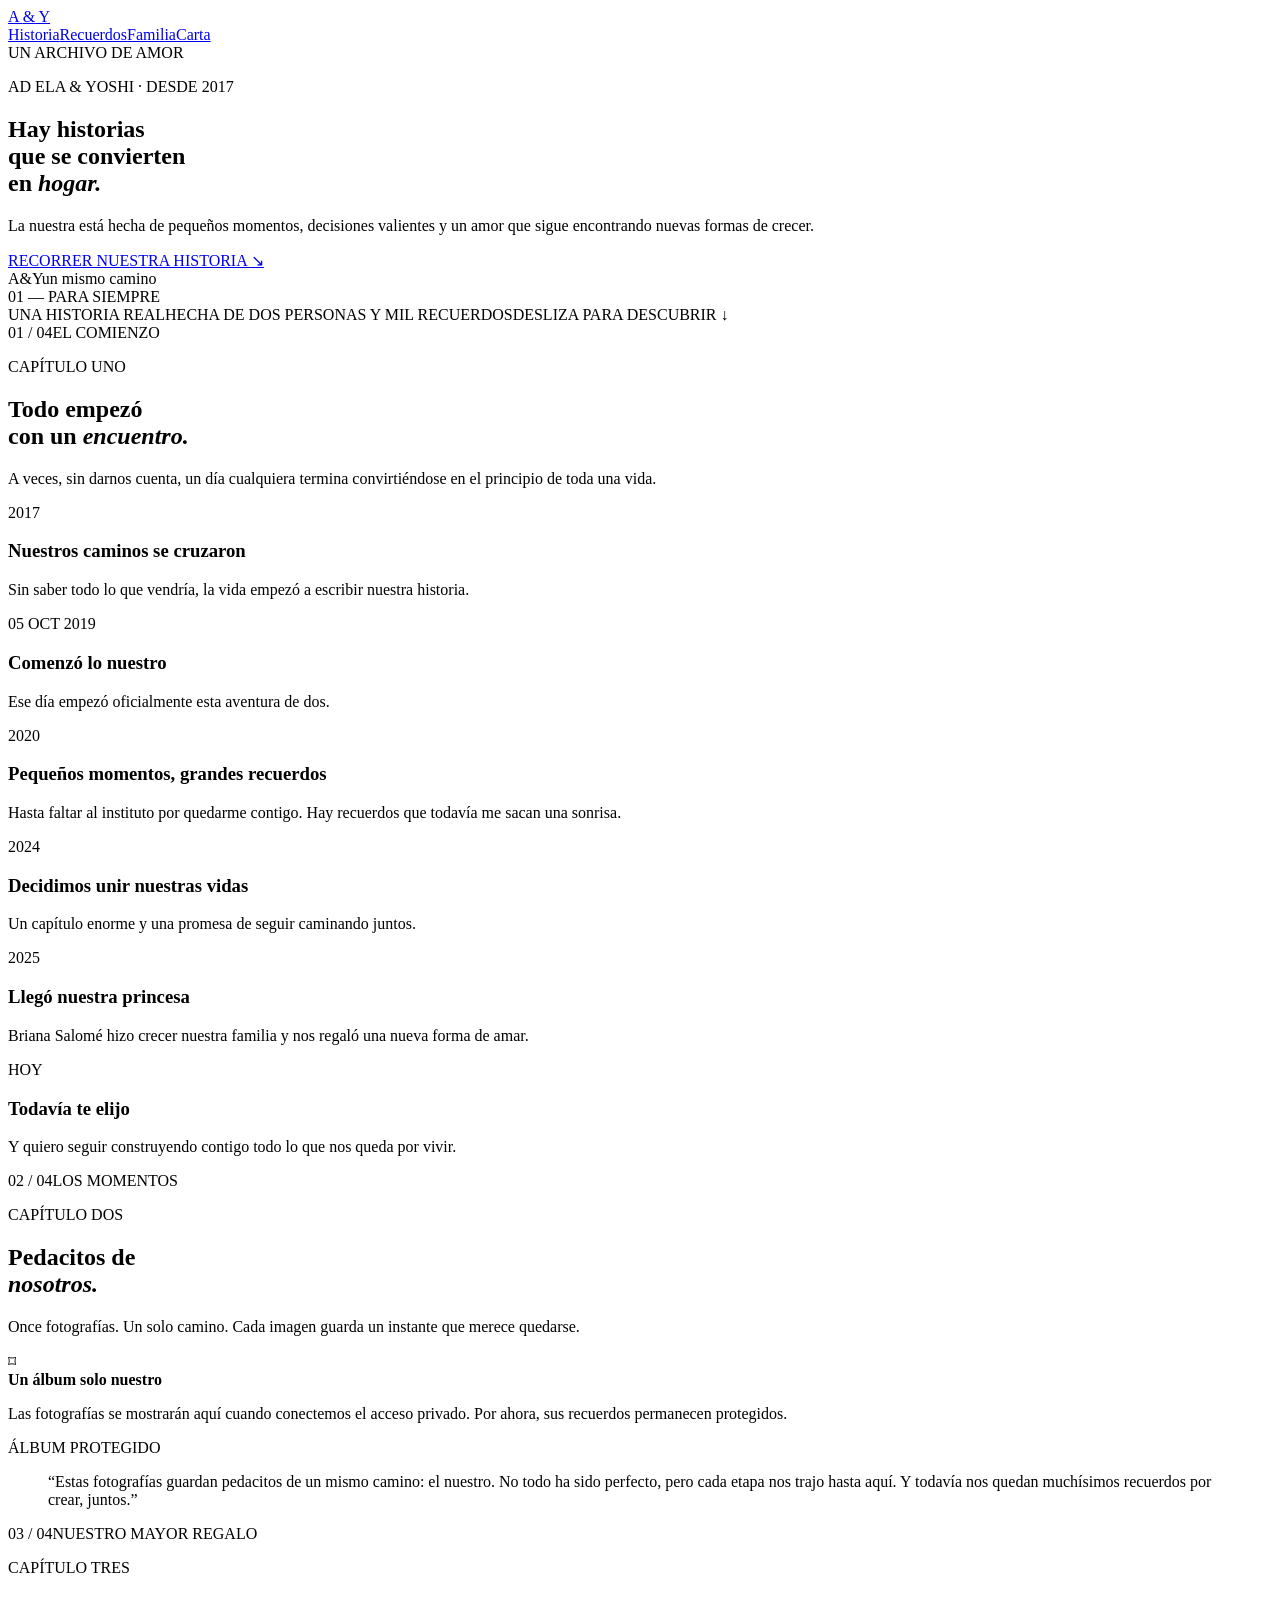
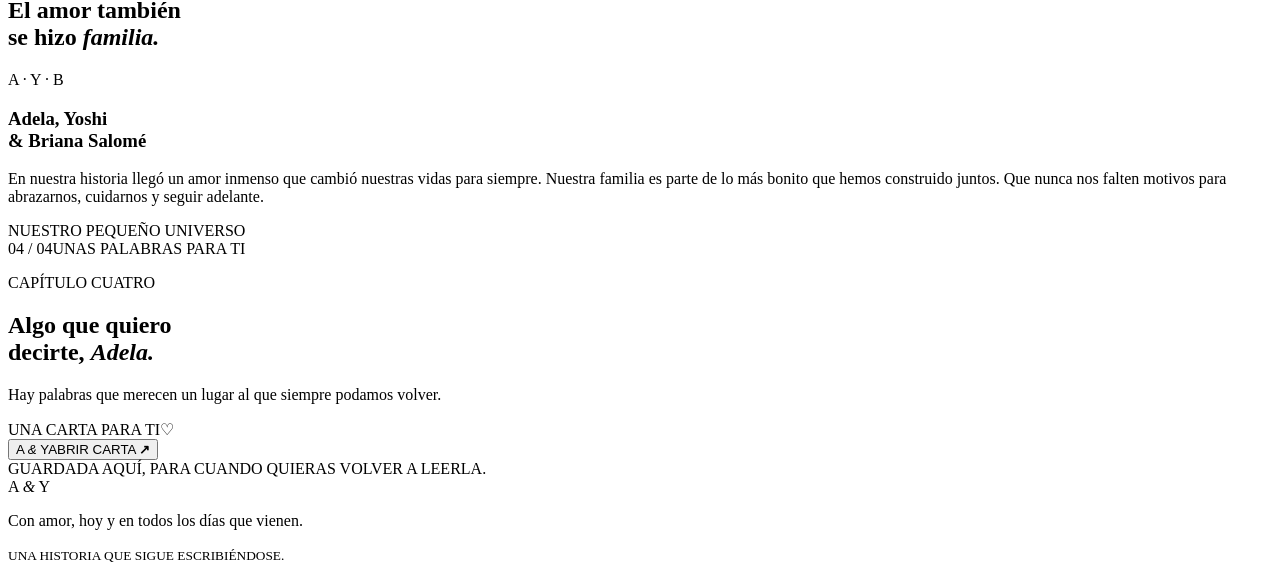
==== commit 8dc338fd: "feat(nuestra-historia): rediseña portada e historia romantica" ====
--- a/nuestra-historia/index.html
+++ b/nuestra-historia/index.html
@@ -1,96 +1,103 @@
 <!doctype html>
 <html lang="es">
 <head>
-<meta charset="utf-8">
-<meta name="viewport" content="width=device-width,initial-scale=1">
-<meta name="theme-color" content="#160d16">
-<title>Nuestra Historia | Adela & Yoshi</title>
-<style>
-:root{--bg:#160d16;--panel:#241522;--wine:#71304d;--gold:#e8c995;--cream:#fff5e9;--muted:#d4bdc5}
-*{box-sizing:border-box}html{scroll-behavior:smooth}body{margin:0;background:radial-gradient(ellipse at 50% -15%,#65344c 0,#281522 42%,#100a11 100%);background-attachment:fixed;color:var(--cream);font-family:Georgia,'Times New Roman',serif}a{color:inherit}
-nav{position:sticky;top:0;z-index:5;display:flex;justify-content:center;gap:clamp(8px,3vw,30px);padding:15px 10px;background:#160d16df;border-bottom:1px solid #e8c99533;backdrop-filter:blur(14px)}
-nav a{text-decoration:none;color:var(--gold);font:10px Arial,sans-serif;letter-spacing:2px;transition:.25s}nav a:hover{color:white;transform:translateY(-2px)}
-.hero{min-height:88vh;display:grid;place-items:center;text-align:center;padding:70px 20px;position:relative;overflow:hidden}
-.hero:before,.hero:after{content:"✦";position:absolute;color:#e8c99555;font-size:64px;animation:float 6s ease-in-out infinite}.hero:before{top:18%;left:12%}.hero:after{bottom:18%;right:12%;animation-delay:2s}
-@keyframes float{50%{transform:translateY(-17px) rotate(18deg);opacity:.4}}
-.kicker{font:10px Arial,sans-serif;letter-spacing:4px;text-transform:uppercase;color:var(--gold)}
-h1{font-size:clamp(58px,12vw,112px);font-weight:normal;line-height:.95;margin:22px 0;text-shadow:0 8px 45px #0008}.gold{color:var(--gold);font-style:italic}
-.hero p{max-width:530px;margin:0 auto 30px;color:var(--muted);font-size:17px;line-height:1.8}
-.btn{display:inline-block;border:1px solid var(--gold);border-radius:30px;padding:14px 22px;background:linear-gradient(135deg,#85405d,#4a2038);color:white;text-decoration:none;font:10px Arial,sans-serif;letter-spacing:2px;cursor:pointer;box-shadow:0 10px 30px #0005;transition:.25s}.btn:hover{transform:translateY(-3px);box-shadow:0 15px 38px #0008}
-main{width:min(100% - 36px,1060px);margin:auto}section{padding:clamp(65px,9vw,105px) 0;border-top:1px solid #e8c99522}
-.head{text-align:center;margin-bottom:38px}.head h2{font-size:clamp(34px,6vw,54px);font-weight:normal;margin:13px 0}.head p{font:14px/1.8 Arial,sans-serif;color:var(--muted);max-width:580px;margin:auto}
-.timeline{max-width:680px;margin:auto;position:relative}.timeline:before{content:"";position:absolute;left:17px;top:6px;bottom:8px;width:1px;background:linear-gradient(var(--gold),transparent)}
-.event{position:relative;padding:0 0 32px 52px}.event:before{content:"";position:absolute;left:11px;top:4px;width:13px;height:13px;border-radius:50%;background:var(--gold);box-shadow:0 0 18px #e8c99599}.event time{font:10px Arial,sans-serif;letter-spacing:2px;color:var(--gold)}.event h3{font-size:24px;font-weight:normal;margin:7px 0}.event p{margin:0;color:var(--muted);line-height:1.7}
-.wall{display:grid;grid-template-columns:repeat(12,minmax(0,1fr));grid-auto-rows:clamp(78px,9vw,125px);gap:12px}
-.shot{border:1px solid #e8c99566;border-radius:15px;padding:0;overflow:hidden;background:#241522;cursor:zoom-in;box-shadow:0 12px 34px #0006;animation:rise .7s both;animation-delay:calc(var(--i)*60ms)}
-.shot:nth-child(1),.shot:nth-child(8){grid-column:span 7;grid-row:span 3}.shot:nth-child(2),.shot:nth-child(7){grid-column:span 5;grid-row:span 3}.shot:nth-child(n+3){grid-column:span 4;grid-row:span 2}
-.shot img{width:100%;height:100%;display:block;object-fit:cover;transition:transform .7s,filter .5s}.shot:hover img{transform:scale(1.06);filter:saturate(1.12)}
-@keyframes rise{from{opacity:0;transform:translateY(20px)}to{opacity:1;transform:none}}
-.caption{max-width:780px;margin:30px auto 0;padding:28px;text-align:center;background:linear-gradient(140deg,#382034,#1e121e);border:1px solid #e8c99555;border-radius:18px;box-shadow:0 18px 45px #0005}.caption .heart{font-size:28px;color:var(--gold);margin-bottom:8px}.caption p{margin:0;color:#f1e0e5;font-size:16px;line-height:1.9}
-.family{max-width:740px;margin:auto;padding:40px 26px;text-align:center;background:linear-gradient(145deg,#382034,#1b111c);border:1px solid #e8c99555;border-radius:20px;box-shadow:0 18px 45px #0005}.family .heart{font-size:42px;color:var(--gold)}.family h3{font-size:clamp(26px,5vw,38px);font-weight:normal;margin:12px}.family p{max-width:570px;margin:auto;color:var(--muted);line-height:1.9}
-.letter-wrap{max-width:760px;margin:auto;text-align:center}.envelope{width:min(310px,85vw);height:190px;margin:30px auto;display:grid;place-items:center;position:relative;background:linear-gradient(145deg,#934763,#4d2039);border:1px solid var(--gold);border-radius:10px;box-shadow:0 15px 50px #0008;font-size:54px;color:#ffe9cb;cursor:pointer;transition:.5s}.envelope:hover{transform:translateY(-5px) rotate(-1deg)}.letter{display:none;text-align:left;padding:clamp(24px,6vw,54px);background:#f7eddf;color:#4b2937;border-radius:8px;box-shadow:0 18px 55px #0008;line-height:1.95}.letter.open{display:block;animation:rise .7s}.letter h3{text-align:center;font-size:34px;font-weight:normal;color:#7a344f}.letter p{margin:0 0 17px}.signature{text-align:right;margin-top:30px;color:#71304d}
-footer{text-align:center;padding:45px 20px 65px;color:var(--muted);font-size:13px}footer strong{color:var(--gold);font-weight:normal}
-#lightbox{position:fixed;inset:0;z-index:20;display:none;align-items:center;justify-content:center;padding:20px;background:#080509f2;backdrop-filter:blur(12px)}#lightbox.show{display:flex}#lightbox img{max-width:95vw;max-height:88vh;object-fit:contain;border-radius:12px;box-shadow:0 20px 70px #000}#lightbox button{position:absolute;top:16px;right:16px;width:46px;height:46px;border:1px solid #e8c99588;border-radius:50%;background:#281623;color:white;font-size:25px}
-#loading{color:var(--gold);text-align:center;padding:30px;font:12px Arial,sans-serif;letter-spacing:2px}
-@media(max-width:640px){nav{gap:12px;padding:13px 4px}nav a{font-size:9px;letter-spacing:1px}.hero{min-height:80vh}.wall{grid-template-columns:repeat(6,minmax(0,1fr));grid-auto-rows:clamp(76px,19vw,118px);gap:8px}.shot:nth-child(n){grid-column:span 3;grid-row:span 2}.shot:nth-child(1),.shot:nth-child(8){grid-column:span 6;grid-row:span 3}.caption{padding:22px 18px}.caption p{font-size:14px}.family{padding:30px 20px}}
-@media(prefers-reduced-motion:reduce){*,*:before,*:after{animation-duration:.01ms!important;animation-iteration-count:1!important;scroll-behavior:auto!important;transition:none!important}}
-</style>
+  <meta charset="utf-8">
+  <meta name="viewport" content="width=device-width, initial-scale=1">
+  <meta name="theme-color" content="#f7f4ef">
+  <meta name="description" content="Una historia, dos caminos y una familia. Un espacio privado para nuestros recuerdos.">
+  <title>Nuestra Historia | Adela & Yoshi</title>
+  <link rel="preconnect" href="https://fonts.googleapis.com">
+  <link rel="preconnect" href="https://fonts.gstatic.com" crossorigin>
+  <link href="https://fonts.googleapis.com/css2?family=DM+Sans:wght@400;500;600&family=Playfair+Display:ital,wght@0,400;0,500;1,400;1,500&display=swap" rel="stylesheet">
+  <link rel="stylesheet" href="style.css">
 </head>
 <body>
-<nav><a href="#historia">HISTORIA</a><a href="#recuerdos">RECUERDOS</a><a href="#familia">FAMILIA</a><a href="#carta">CARTA</a></nav>
-<header class="hero"><div><div class="kicker">Para Adela, con todo mi amor</div><h1>Nuestra<br><span class="gold">Historia</span></h1><p>Una historia que comenzó con dos caminos que se cruzaron y que hoy sigue creciendo en familia.</p><a class="btn" href="#historia">COMENZAR NUESTRO VIAJE ♡</a></div></header>
-<main>
-<section id="historia"><div class="head"><div class="kicker">Capítulo uno</div><h2>Donde todo comenzó</h2><p>Hay encuentros que se convierten en el comienzo de toda una vida.</p></div>
-<div class="timeline">
-<div class="event"><time>2017</time><h3>Nuestros caminos se cruzaron</h3><p>Sin saber todo lo que vendría, la vida empezó a escribir nuestra historia.</p></div>
-<div class="event"><time>05 DE OCTUBRE DE 2019</time><h3>Comenzó lo nuestro</h3><p>Ese día empezó oficialmente esta aventura de dos.</p></div>
-<div class="event"><time>2020</time><h3>Pequeños momentos, grandes recuerdos</h3><p>Hasta faltar al instituto por quedarme contigo. Hay recuerdos que todavía me sacan una sonrisa.</p></div>
-<div class="event"><time>2024</time><h3>Decidimos unir nuestras vidas</h3><p>Un capítulo enorme, y una promesa de seguir caminando juntos.</p></div>
-<div class="event"><time>2025</time><h3>Llegó nuestra princesa</h3><p>Briana Salomé hizo crecer nuestra familia y nos regaló una nueva forma de amar.</p></div>
-<div class="event"><time>HOY Y TODOS LOS DÍAS</time><h3>Todavía te elijo</h3><p>Y quiero seguir construyendo contigo todo lo que nos queda por vivir.</p></div>
-</div></section>
-<section id="recuerdos"><div class="head"><div class="kicker">Capítulo dos</div><h2>Nuestros recuerdos</h2><p>Once fotografías. Un solo camino. Toda una vida de momentos que nos trajeron hasta aquí.</p></div><div id="loading">PREPARANDO NUESTROS RECUERDOS ♡</div><div class="wall" id="wall"></div><div class="caption"><div class="heart">♡</div><p>Desde aquellas primeras conversaciones en la moto, las escapadas a la playa y cada salida que se volvió especial, hasta el día en que unimos nuestras vidas y llegó nuestra princesa Briana Salomé. Estas fotografías guardan pedacitos de un mismo camino: el nuestro. No todo ha sido perfecto, pero cada etapa nos trajo hasta aquí. Y todavía nos quedan muchísimos recuerdos por crear, juntos. ❤️</p></div></section>
-<section id="familia"><div class="head"><div class="kicker">Capítulo tres</div><h2>El regalo más hermoso</h2></div><div class="family"><div class="heart">♡</div><h3>Adela, Yoshi y Briana Salomé</h3><p>En nuestra historia llegó un amor inmenso que cambió nuestras vidas para siempre. Nuestra familia es parte de lo más bonito que hemos construido juntos. Que nunca nos falten motivos para abrazarnos, cuidarnos y seguir adelante.</p></div></section>
-<section id="carta"><div class="head"><div class="kicker">Capítulo cuatro</div><h2>Hay algo que quiero decirte</h2><p>Esta carta es para ti. Ábrela cuando estés lista.</p></div><div class="letter-wrap"><button class="envelope" id="openLetter" aria-label="Abrir mi carta">♡</button><article class="letter" id="letter"><h3>Mi Amor</h3>
-<p>Quiero que sepas algo que nunca ha cambiado dentro de mí: nunca dejé de enamorarme de ti y nunca dejé de amarte.</p>
-<p>Quizás mis maneras de demostrarlo cambiaron con el tiempo. Tal vez no siempre encontré las palabras correctas o no siempre supe expresar todo lo que llevaba dentro. Pero hay algo que jamás cambió: mi alma siempre estuvo contigo.</p>
-<p>Te amo porque eres mi vida, porque eres esa persona que quiero a mi lado y porque, incluso después de todo lo que hemos vivido, sigues teniendo la capacidad de enamorarme cada día un poquito más.</p>
-<p>Esta pequeña sorpresa es una de las tantas muestras de amor que quiero darte. Quiero que, cuando la veas, recuerdes nuestra historia, cada paso que hemos dado y todo lo hermoso que todavía nos queda por vivir.</p>
-<p>Quiero que nunca dudes de mi amor hacia ti. Que nunca olvides que te sigo eligiendo, que sigo soñando contigo y que mi deseo es continuar construyendo nuestra historia, tomados de la mano.</p>
-<p>Gracias por compartir tu vida conmigo, por los momentos buenos, por los difíciles y por ese regalo tan hermoso que es nuestra familia. Si pudiera volver al principio, volvería a encontrarte, volvería a elegirte y volvería a enamorarme de ti.</p>
-<p><strong>Mi historia favorita siempre será la nuestra.</strong></p>
-<p>No quiero prometerte una vida perfecta. Quiero prometerte que seguiré eligiéndote, cuidando lo nuestro y escribiendo contigo cada capítulo que venga.</p>
-<div class="signature">Con todo mi amor,<br><strong>Yoshi, tu niño que siempre te amará</strong></div></article></div></section>
-</main>
-<footer>Con amor, hoy y en todos los días que vienen.<br><strong>Yoshi, tu niño que siempre te amará ♡</strong></footer>
-<div id="lightbox"><button id="closeLightbox" aria-label="Cerrar">×</button><img alt="Fotografía de nuestros recuerdos"></div>
-<script>
-const owner='YOSHIHARU0504',repo='yoshi-tools',branch='main';
-const wall=document.getElementById('wall'),loading=document.getElementById('loading');
-const lightbox=document.getElementById('lightbox'),large=lightbox.querySelector('img');
-function openPhoto(src){large.src=src;lightbox.classList.add('show')}
-function closePhoto(){lightbox.classList.remove('show');large.src=''}
-document.getElementById('closeLightbox').addEventListener('click',closePhoto);
-lightbox.addEventListener('click',e=>{if(e.target===lightbox)closePhoto()});
-document.addEventListener('keydown',e=>{if(e.key==='Escape')closePhoto()});
-async function loadPhoto(i){
- const n=String(i).padStart(2,'0');
- const url='https://raw.githubusercontent.com/'+owner+'/'+repo+'/'+branch+'/nuestra-historia/photos/photo-'+n+'.b64';
- const response=await fetch(url);if(!response.ok)throw new Error('No se pudo cargar la foto '+n);
- const base64=(await response.text()).trim();
- return 'data:image/jpeg;base64,'+base64;
-}
-(async()=>{
- const tasks=Array.from({length:11},(_,i)=>loadPhoto(i+1).then(src=>{
-  const button=document.createElement('button');button.className='shot';button.type='button';button.style.setProperty('--i',i);button.setAttribute('aria-label','Ampliar recuerdo '+(i+1));
-  const img=document.createElement('img');img.src=src;img.alt='Un recuerdo de nuestra historia';img.loading=i<3?'eager':'lazy';button.append(img);button.addEventListener('click',()=>openPhoto(src));wall.append(button);
- }).catch(err=>console.error(err)));
- await Promise.all(tasks);loading.style.display='none';
-})();
-document.getElementById('openLetter').addEventListener('click',()=>{
- const letter=document.getElementById('letter');letter.classList.toggle('open');
- document.getElementById('openLetter').style.display='none';
- letter.scrollIntoView({behavior:'smooth',block:'center'});
-});
-</script>
-</body></html>+  <header class="site-header">
+    <a class="wordmark" href="#inicio" aria-label="Nuestra Historia, inicio">A <span>&</span> Y</a>
+    <nav aria-label="Navegación principal">
+      <a href="#historia">Historia</a><a href="#recuerdos">Recuerdos</a><a href="#familia">Familia</a><a href="#carta">Carta</a>
+    </nav>
+    <span class="header-note">UN ARCHIVO DE AMOR</span>
+  </header>
+
+  <main>
+    <section class="hero" id="inicio">
+      <div class="hero-copy reveal">
+        <p class="eyebrow"><span class="eyebrow-line"></span> AD ELA & YOSHI · DESDE 2017</p>
+        <h1>Hay historias<br>que se convierten<br>en <em>hogar.</em></h1>
+        <p class="hero-intro">La nuestra está hecha de pequeños momentos, decisiones valientes y un amor que sigue encontrando nuevas formas de crecer.</p>
+        <a class="text-link" href="#historia">RECORRER NUESTRA HISTORIA <span>↘</span></a>
+      </div>
+      <div class="hero-art reveal" aria-label="Composición decorativa">
+        <div class="art-frame frame-back"></div><div class="art-frame frame-front"><span class="art-monogram">A<span>&</span>Y</span><span class="art-caption">un mismo camino</span></div>
+        <span class="art-index">01 — PARA SIEMPRE</span>
+      </div>
+      <div class="hero-bottom"><span>UNA HISTORIA REAL</span><span>HECHA DE DOS PERSONAS Y MIL RECUERDOS</span><span>DESLIZA PARA DESCUBRIR ↓</span></div>
+    </section>
+
+    <section class="story section" id="historia">
+      <div class="section-aside"><span class="section-number">01 / 04</span><span class="vertical-label">EL COMIENZO</span></div>
+      <div class="section-content">
+        <p class="eyebrow">CAPÍTULO UNO</p><h2>Todo empezó<br>con un <em>encuentro.</em></h2>
+        <p class="section-lead">A veces, sin darnos cuenta, un día cualquiera termina convirtiéndose en el principio de toda una vida.</p>
+        <div class="timeline">
+          <article class="timeline-item"><span class="timeline-date">2017</span><div><h3>Nuestros caminos se cruzaron</h3><p>Sin saber todo lo que vendría, la vida empezó a escribir nuestra historia.</p></div></article>
+          <article class="timeline-item"><span class="timeline-date">05 OCT 2019</span><div><h3>Comenzó lo nuestro</h3><p>Ese día empezó oficialmente esta aventura de dos.</p></div></article>
+          <article class="timeline-item"><span class="timeline-date">2020</span><div><h3>Pequeños momentos, grandes recuerdos</h3><p>Hasta faltar al instituto por quedarme contigo. Hay recuerdos que todavía me sacan una sonrisa.</p></div></article>
+          <article class="timeline-item"><span class="timeline-date">2024</span><div><h3>Decidimos unir nuestras vidas</h3><p>Un capítulo enorme y una promesa de seguir caminando juntos.</p></div></article>
+          <article class="timeline-item"><span class="timeline-date">2025</span><div><h3>Llegó nuestra princesa</h3><p>Briana Salomé hizo crecer nuestra familia y nos regaló una nueva forma de amar.</p></div></article>
+          <article class="timeline-item"><span class="timeline-date">HOY</span><div><h3>Todavía te elijo</h3><p>Y quiero seguir construyendo contigo todo lo que nos queda por vivir.</p></div></article>
+        </div>
+      </div>
+    </section>
+
+    <section class="memories section" id="recuerdos">
+      <div class="section-aside"><span class="section-number">02 / 04</span><span class="vertical-label">LOS MOMENTOS</span></div>
+      <div class="section-content">
+        <p class="eyebrow">CAPÍTULO DOS</p><h2>Pedacitos de<br><em>nosotros.</em></h2>
+        <p class="section-lead">Once fotografías. Un solo camino. Cada imagen guarda un instante que merece quedarse.</p>
+        <div class="private-note"><span class="lock-icon" aria-hidden="true">⌑</span><div><strong>Un álbum solo nuestro</strong><p>Las fotografías se mostrarán aquí cuando conectemos el acceso privado. Por ahora, sus recuerdos permanecen protegidos.</p></div><span class="private-status">ÁLBUM PROTEGIDO</span></div>
+        <div class="memory-grid" id="memoryGrid" aria-live="polite"></div>
+        <blockquote class="memory-quote">“Estas fotografías guardan pedacitos de un mismo camino: el nuestro. No todo ha sido perfecto, pero cada etapa nos trajo hasta aquí. Y todavía nos quedan muchísimos recuerdos por crear, juntos.”</blockquote>
+      </div>
+    </section>
+
+    <section class="family section" id="familia">
+      <div class="section-aside"><span class="section-number">03 / 04</span><span class="vertical-label">NUESTRO MAYOR REGALO</span></div>
+      <div class="section-content">
+        <p class="eyebrow">CAPÍTULO TRES</p><h2>El amor también<br>se hizo <em>familia.</em></h2>
+        <div class="family-card"><span class="family-symbol">A · Y · B</span><h3>Adela, Yoshi<br>& Briana Salomé</h3><p>En nuestra historia llegó un amor inmenso que cambió nuestras vidas para siempre. Nuestra familia es parte de lo más bonito que hemos construido juntos. Que nunca nos falten motivos para abrazarnos, cuidarnos y seguir adelante.</p><span class="family-foot">NUESTRO PEQUEÑO UNIVERSO</span></div>
+      </div>
+    </section>
+
+    <section class="letter-section section" id="carta">
+      <div class="section-aside"><span class="section-number">04 / 04</span><span class="vertical-label">UNAS PALABRAS PARA TI</span></div>
+      <div class="section-content">
+        <p class="eyebrow">CAPÍTULO CUATRO</p><h2>Algo que quiero<br>decirte, <em>Adela.</em></h2>
+        <p class="section-lead">Hay palabras que merecen un lugar al que siempre podamos volver.</p>
+        <div class="letter-card">
+          <div class="letter-top"><span>UNA CARTA PARA TI</span><span>♡</span></div>
+          <button class="letter-toggle" id="letterToggle" type="button" aria-expanded="false" aria-controls="loveLetter"><span class="envelope-mark">A <i>&</i> Y</span><span class="open-label">ABRIR CARTA <b>↗</b></span></button>
+          <article class="letter-content" id="loveLetter" hidden>
+            <p class="letter-date">PARA MI PERSONA FAVORITA</p>
+            <h3>Mi amor,</h3>
+            <p>Quiero que sepas algo que nunca ha cambiado dentro de mí: nunca dejé de enamorarme de ti y nunca dejé de amarte.</p>
+            <p>Quizás mis maneras de demostrarlo cambiaron con el tiempo. Tal vez no siempre encontré las palabras correctas o no siempre supe expresar todo lo que llevaba dentro. Pero hay algo que jamás cambió: mi alma siempre estuvo contigo.</p>
+            <p>Te amo porque eres mi vida, porque eres esa persona que quiero a mi lado y porque, incluso después de todo lo que hemos vivido, sigues teniendo la capacidad de enamorarme cada día un poquito más.</p>
+            <p>Esta pequeña sorpresa es una de las tantas muestras de amor que quiero darte. Quiero que, cuando la veas, recuerdes nuestra historia, cada paso que hemos dado y todo lo hermoso que todavía nos queda por vivir.</p>
+            <p>Quiero que nunca dudes de mi amor hacia ti. Que nunca olvides que te sigo eligiendo, que sigo soñando contigo y que mi deseo es continuar construyendo nuestra historia, tomados de la mano.</p>
+            <p>Gracias por compartir tu vida conmigo, por los momentos buenos, por los difíciles y por ese regalo tan hermoso que es nuestra familia. Si pudiera volver al principio, volvería a encontrarte, volvería a elegirte y volvería a enamorarme de ti.</p>
+            <p><strong>Mi historia favorita siempre será la nuestra.</strong></p>
+            <p>No quiero prometerte una vida perfecta. Quiero prometerte que seguiré eligiéndote, cuidando lo nuestro y escribiendo contigo cada capítulo que venga.</p>
+            <p class="letter-signature">Con todo mi amor,<br><strong>Yoshi, tu niño que siempre te amará</strong></p>
+          </article>
+          <div class="letter-bottom">GUARDADA AQUÍ, PARA CUANDO QUIERAS VOLVER A LEERLA.</div>
+        </div>
+      </div>
+    </section>
+  </main>
+
+  <footer><span class="footer-mark">A <i>&</i> Y</span><p>Con amor, hoy y en todos los días que vienen.</p><small>UNA HISTORIA QUE SIGUE ESCRIBIÉNDOSE.</small></footer>
+  <script src="app.js" defer></script>
+</body>
+</html>
